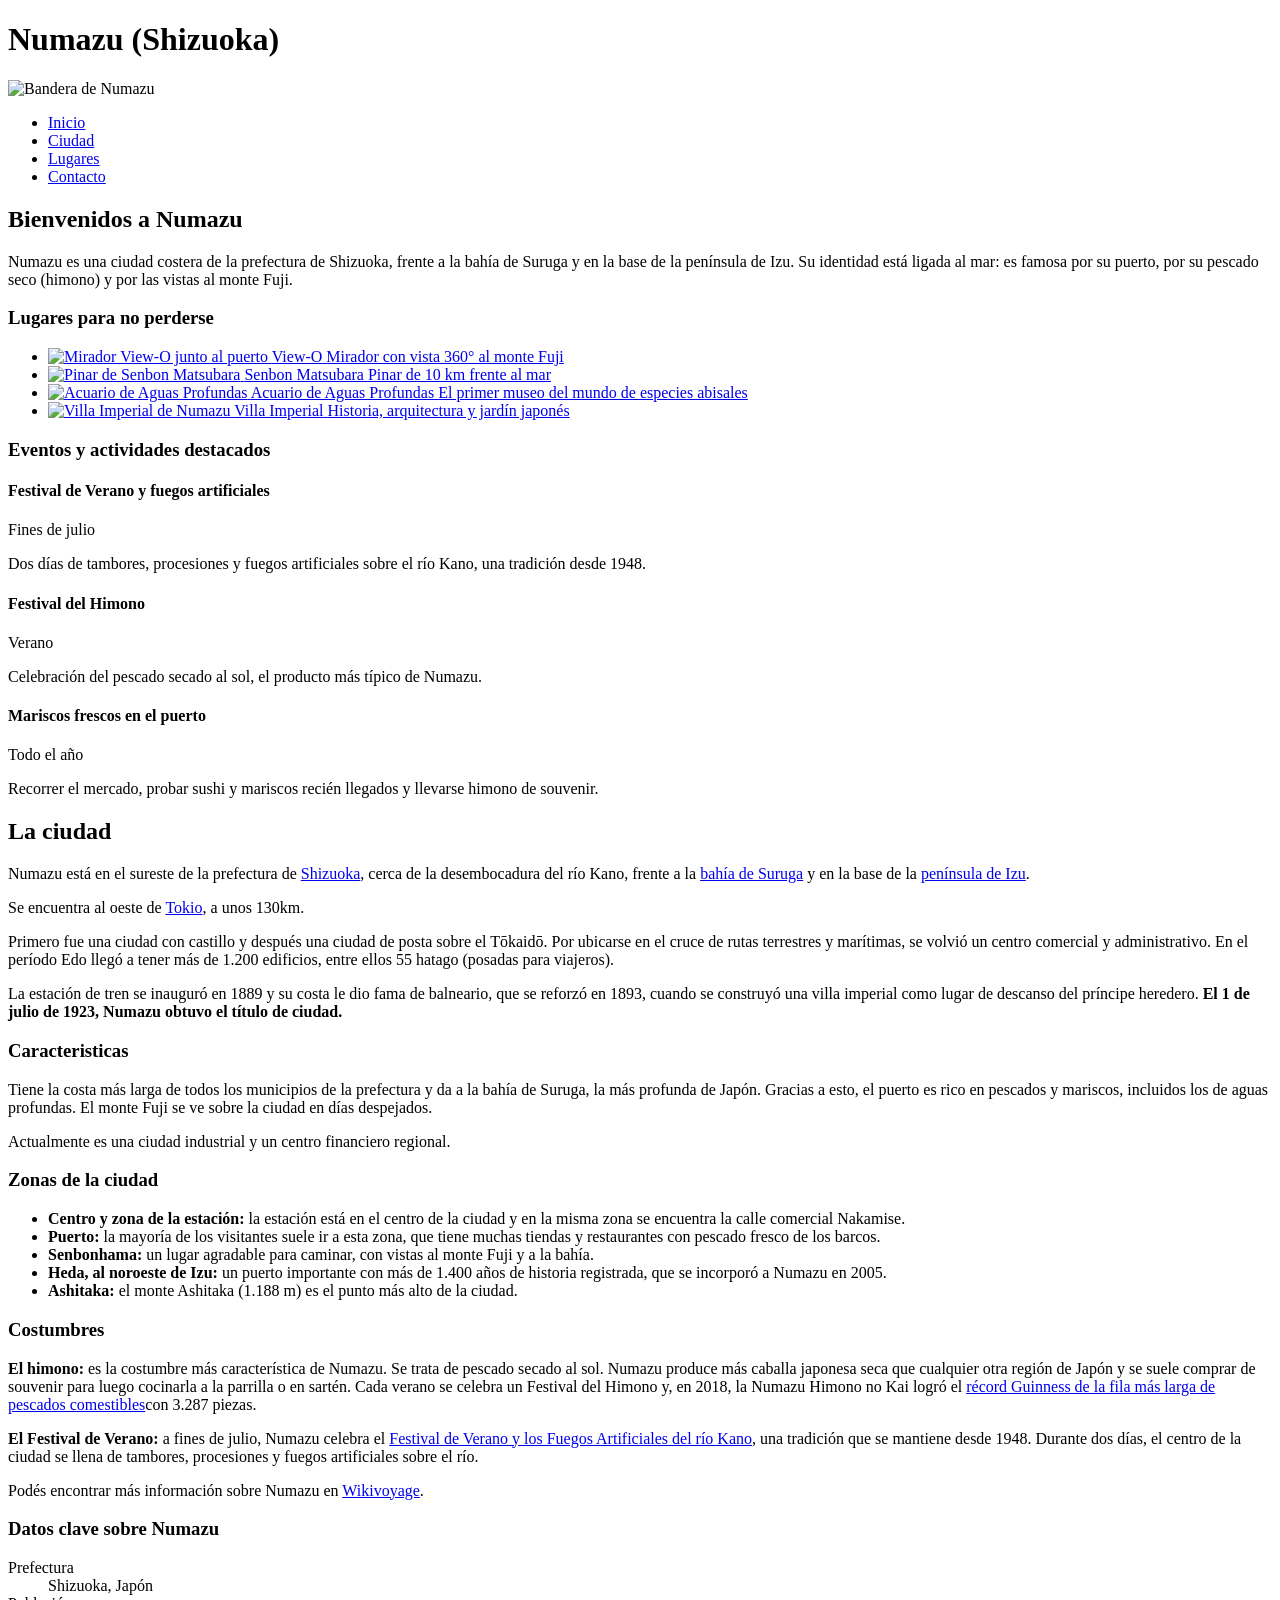
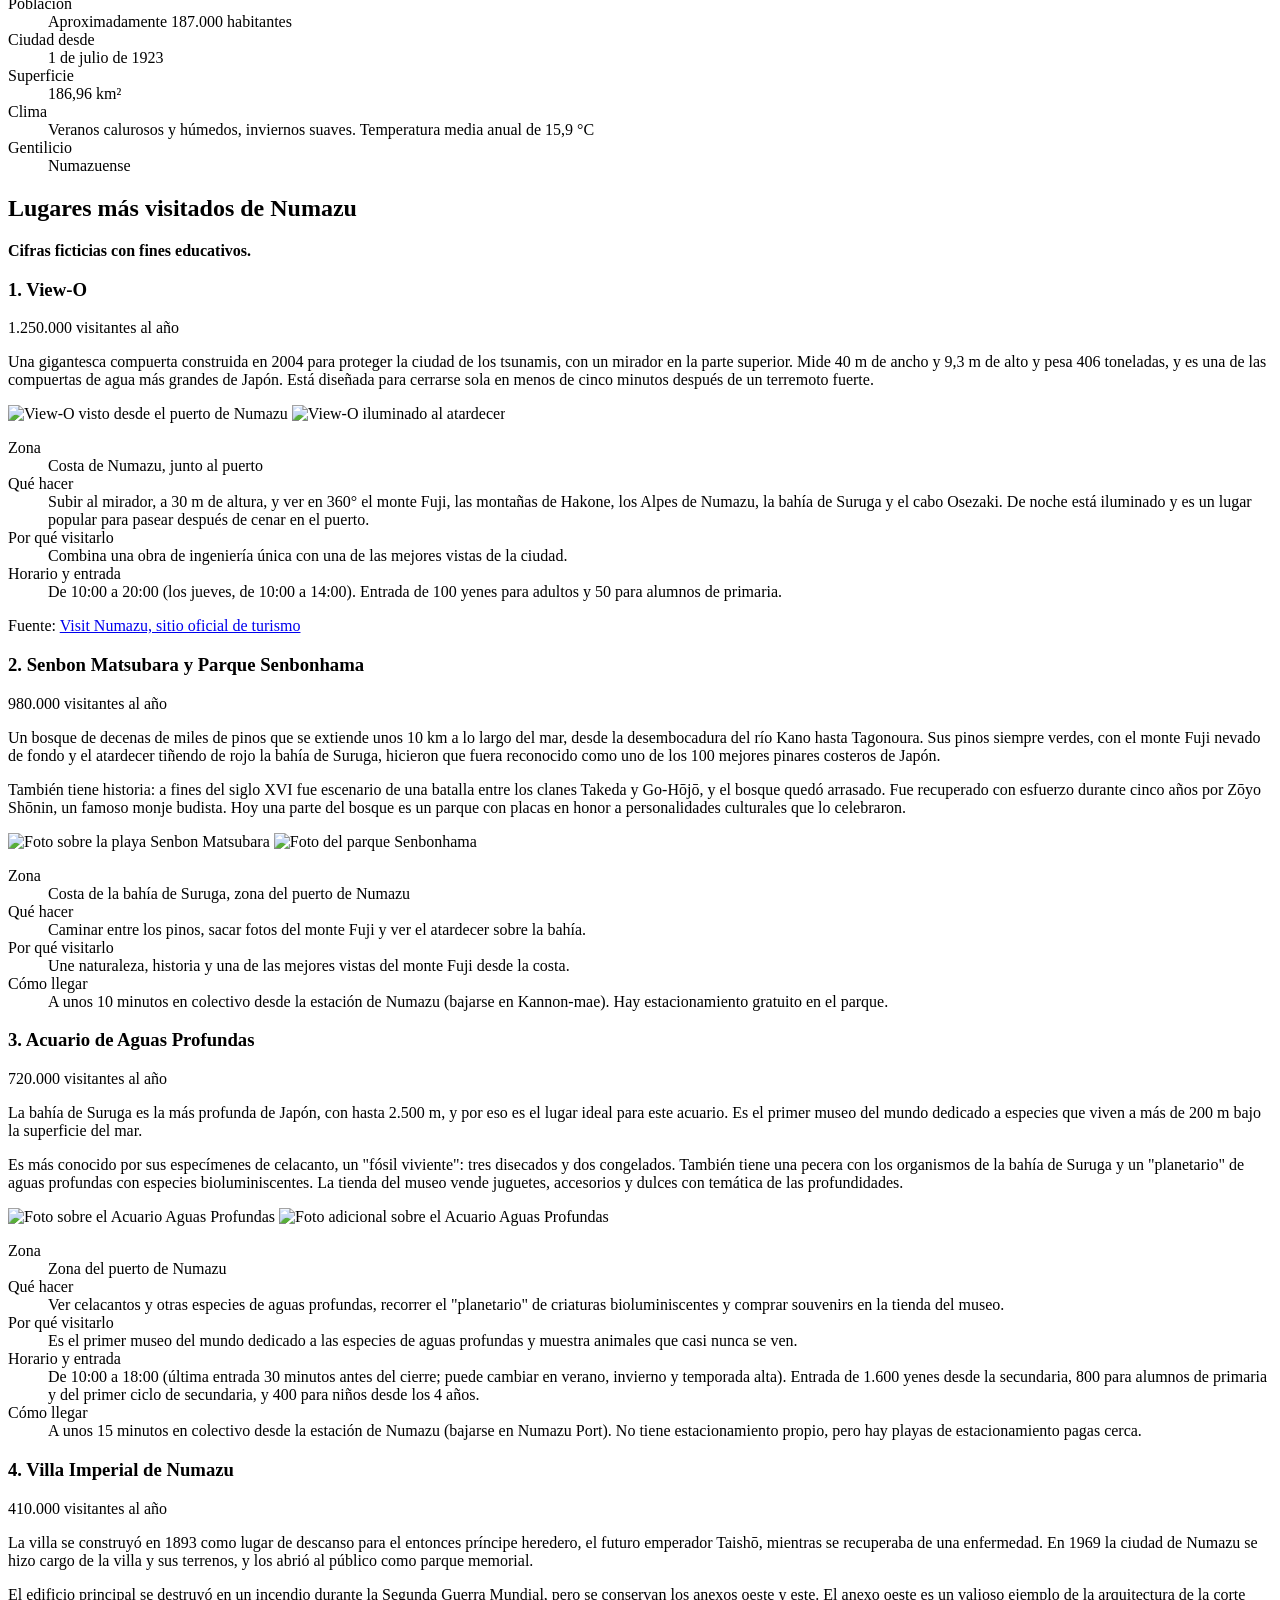
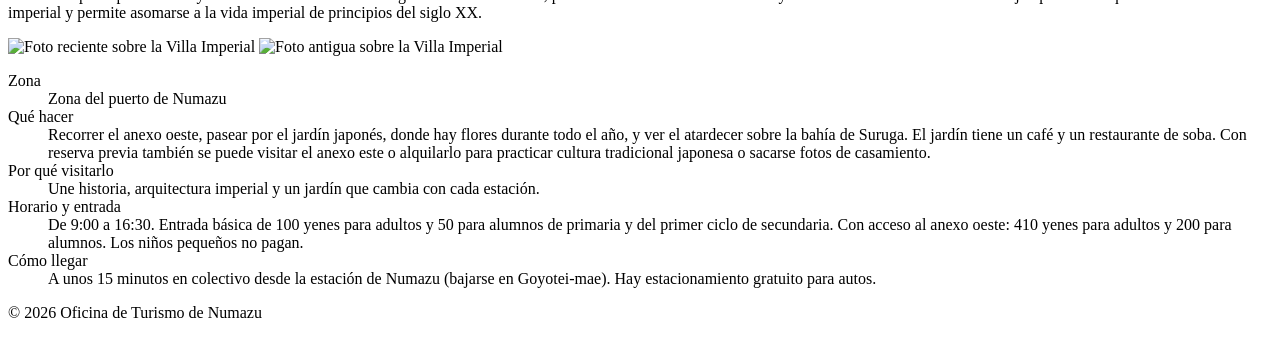
==== index.html @ 62026ded "feat: Se agregan index y contacto correspondientes a la primera parte" ====
<!DOCTYPE html>
<html lang="es">

    <head>
        <meta charset="UTF-8">
        <meta name="viewport" content="width=device-width, initial-scale=1.0">
         <title>Numazu, Shizuoka | Presentación de la ciudad</title>
        <link rel="icon" href="Img/Numazu-Logo.png" type="image/png">
        <meta name="description" content="Página sobre turismo e historia de Numazu.">
        <meta name="author" content="Maxi5060">
        <meta name="robots" content="noarchive, noimageindex">
        <link rel="stylesheet" href="./styles/styles.css">
        
    </head>

<body>
    <main>
    <header>
        <!-- Encabezado de la página -->
        <h1>
            Numazu (Shizuoka)
        </h1>
        
        <!-- Logo de la página -->
        <img src="./Img/Flag_of_Numazu.png"
            width="330"
            height="231"
            alt="Bandera de Numazu">

        <nav aria-label="Menú principal">
            <ul>
                <li><a href="index.html">Inicio</a></li>
                <li><a href="#ciudad">Ciudad</a></li>
                <li><a href="#lugares">Lugares</a></li>
                <li><a href="contacto.html">Contacto</a></li>
            </ul>
        </nav>

    </header>

    <section id="inicio">
        <h2>Bienvenidos a Numazu</h2>
        <p>
            Numazu es una ciudad costera de la prefectura de Shizuoka, frente a la bahía de Suruga y en la base de la península de Izu.
            Su identidad está ligada al mar: es famosa por su puerto, por su pescado seco (himono) y por las vistas al monte Fuji.
        </p>

            <h3>Lugares para no perderse</h3>
    <ul class="resumen">
        <li>
            <a href="#view-o">
                <img src="./Img/O-View.png" width="800" height="600" alt="Mirador View-O junto al puerto" loading="lazy">
                <span class="nombre">View-O</span>
                <span class="dato">Mirador con vista 360° al monte Fuji</span>
            </a>
        </li>
        <li>
            <a href="#senbon-matsubara">
                <img src="./Img/Senbon-Matsubara.png" width="800" height="600" alt="Pinar de Senbon Matsubara" loading="lazy">
                <span class="nombre">Senbon Matsubara</span>
                <span class="dato">Pinar de 10 km frente al mar</span>
            </a>
        </li>
        <li>
            <a href="#acuario">
                <img src="./Img/Aguas-profundas.png" width="800" height="600" alt="Acuario de Aguas Profundas" loading="lazy">
                <span class="nombre">Acuario de Aguas Profundas</span>
                <span class="dato">El primer museo del mundo de especies abisales</span>
            </a>
        </li>
        <li>
            <a href="#villa-imperial">
                <img src="./Img/Villa-Numazu.png" width="800" height="600" alt="Villa Imperial de Numazu" loading="lazy">
                <span class="nombre">Villa Imperial</span>
                <span class="dato">Historia, arquitectura y jardín japonés</span>
            </a>
        </li>
    </ul>

    <h3>Eventos y actividades destacados</h3>
    <div class="eventos">
        <article class="evento">
            <h4>Festival de Verano y fuegos artificiales</h4>
            <p class="cuando">Fines de julio</p>
            <p>Dos días de tambores, procesiones y fuegos artificiales sobre el río Kano, una tradición desde 1948.</p>
        </article>

        <article class="evento">
            <h4>Festival del Himono</h4>
            <p class="cuando">Verano</p>
            <p>Celebración del pescado secado al sol, el producto más típico de Numazu.</p>
        </article>

        <article class="evento">
            <h4>Mariscos frescos en el puerto</h4>
            <p class="cuando">Todo el año</p>
            <p>Recorrer el mercado, probar sushi y mariscos recién llegados y llevarse himono de souvenir.</p>
        </article>
    </div>
</section>

    <section id="ciudad">
        <h2>La ciudad</h2>
        <article class="historia">
            <p>
                Numazu está en el sureste de la prefectura de <a href="https://es.wikipedia.org/wiki/Prefectura_de_Shizuoka" target="_blank" rel="noopener noreferrer">Shizuoka</a>, cerca de la desembocadura del río Kano, frente a la <a href="https://es.wikipedia.org/wiki/Bah%C3%ADa_de_Suruga" target="_blank" rel="noopener noreferrer">bahía de Suruga</a> y en la base de la <a href="https://es.wikipedia.org/wiki/Pen%C3%ADnsula_de_Izu" target="_blank" rel="noopener noreferrer">península de Izu</a>.
            </p>
            <p> 
                Se encuentra al oeste de <a href="https://es.wikipedia.org/wiki/Tokio" target="_blank" rel="noopener noreferrer">Tokio</a>, a unos 130km.
            </p>
            <p>
                Primero fue una ciudad con castillo y después una ciudad de posta sobre el Tōkaidō. Por ubicarse en el cruce de rutas terrestres y marítimas, se volvió un centro comercial y administrativo.
                En el período Edo llegó a tener más de 1.200 edificios, entre ellos 55 hatago (posadas para viajeros).
            </p>
        </article>

        <article class="identidad">
            <p>
                La estación de tren se inauguró en 1889 y su costa le dio fama de balneario, que se reforzó en 1893, cuando se construyó una villa imperial como lugar de descanso del príncipe heredero.
                <strong>El 1 de julio de 1923, Numazu obtuvo el título de ciudad.</strong>
            </p>
        </article>

        <article class="caracteristicas">
            <h3> Caracteristicas</h3>
            <p>
                Tiene la costa más larga de todos los municipios de la prefectura y da a la bahía de Suruga, la más profunda de Japón. Gracias a esto, el puerto es rico en pescados y mariscos, incluidos los de aguas profundas.
                El monte Fuji se ve sobre la ciudad en días despejados.
            </p>
            <p>
                Actualmente es una ciudad industrial y un centro financiero regional.
            </p>
        </article>

        <article class="zonas">
            <h3>Zonas de la ciudad</h3>
            <ul>
                <li><strong>Centro y zona de la estación:</strong> la estación está en el centro de la ciudad y en la misma zona se encuentra la calle comercial Nakamise.</li>
                <li><strong>Puerto:</strong> la mayoría de los visitantes suele ir a esta zona, que tiene muchas tiendas y restaurantes con pescado fresco de los barcos.</li>
                <li><strong>Senbonhama:</strong> un lugar agradable para caminar, con vistas al monte Fuji y a la bahía.</li>
                <li><strong>Heda, al noroeste de Izu:</strong> un puerto importante con más de 1.400 años de historia registrada, que se incorporó a Numazu en 2005.</li>
                <li><strong>Ashitaka:</strong> el monte Ashitaka (1.188 m) es el punto más alto de la ciudad.</li>
            </ul>
        </article>

    <article class="costumbres">
        <h3>Costumbres</h3>

            <p>
            <strong>El himono:</strong> es la costumbre más característica de Numazu. Se trata de pescado secado al sol.
            Numazu produce más caballa japonesa seca que cualquier otra región de Japón y se suele comprar de souvenir para luego cocinarla a la parrilla o en sartén.
            Cada verano se celebra un Festival del Himono y, en 2018, la Numazu Himono no Kai logró el
            <a href="https://guinnessworldrecords.de/world-records/117925-longest-line-of-edible-fish" target="_blank" rel="noopener noreferrer">récord Guinness de la fila más larga de pescados comestibles</a>con 3.287 piezas.
            </p>

            <p>
            <strong>El Festival de Verano:</strong> a fines de julio, Numazu celebra el
            <a href="https://www.japan47go.travel/en/detail/317fdb50-2693-4f36-8fe0-6b70c924d777" target="_blank" rel="noopener noreferrer">Festival de Verano y los Fuegos Artificiales del río Kano</a>,
            una tradición que se mantiene desde 1948. Durante dos días, el centro de la ciudad se llena de tambores, procesiones y fuegos artificiales sobre el río.
            </p>

            <p>
            Podés encontrar más información sobre Numazu en
            <a href="https://en.wikivoyage.org/wiki/Numazu" target="_blank" rel="noopener noreferrer">Wikivoyage</a>.
            </p>
        </article>

        <article class="datos-clave">
            <h3>Datos clave sobre Numazu</h3>
            <dl>
                <dt>Prefectura</dt>
                <dd>Shizuoka, Japón</dd>

                <dt>Población</dt>
                <dd>Aproximadamente 187.000 habitantes</dd>

                <dt>Ciudad desde</dt>
                <dd>1 de julio de 1923</dd>

                <dt>Superficie</dt>
                <dd>186,96 km²</dd>

                <dt>Clima</dt>
                <dd>Veranos calurosos y húmedos, inviernos suaves. Temperatura media anual de 15,9 °C</dd>

                <dt>Gentilicio</dt>
                <dd>Numazuense</dd>
            </dl>
        </article>
    </section>
        

    <section id="lugares">
        <h2>Lugares más visitados de Numazu</h2>
        <p><strong>Cifras ficticias con fines educativos.</strong></p>

        <div class="lugares">
            <article class="lugar" id="view-o">
                <h3>1. View-O</h3>
        <p class="visitantes">1.250.000 visitantes al año</p>
        <p>
            Una gigantesca compuerta construida en 2004 para proteger la ciudad de los tsunamis, con un mirador en la parte superior.
            Mide 40 m de ancho y 9,3 m de alto y pesa 406 toneladas, y es una de las compuertas de agua más grandes de Japón.
            Está diseñada para cerrarse sola en menos de cinco minutos después de un terremoto fuerte.
        </p>

    <div class="fotos">
        <img src="./Img/O-View.png" width="800" height="600" alt="View-O visto desde el puerto de Numazu" loading="lazy">
        <img src="./Img/O-View-Afternoon.png" width="800" height="600" alt="View-O iluminado al atardecer" loading="lazy">
    </div>

    <dl>
        <dt>Zona</dt>
        <dd>Costa de Numazu, junto al puerto</dd>

        <dt>Qué hacer</dt>
        <dd>Subir al mirador, a 30 m de altura, y ver en 360° el monte Fuji, las montañas de Hakone, los Alpes de Numazu, la bahía de Suruga y el cabo Osezaki. De noche está iluminado y es un lugar popular para pasear después de cenar en el puerto.</dd>

        <dt>Por qué visitarlo</dt>
        <dd>Combina una obra de ingeniería única con una de las mejores vistas de la ciudad.</dd>

        <dt>Horario y entrada</dt>
        <dd>De 10:00 a 20:00 (los jueves, de 10:00 a 14:00). Entrada de 100 yenes para adultos y 50 para alumnos de primaria.</dd>
    </dl>

    <p class="fuente">
        Fuente:
        <a href="https://trip.numazukanko.jp/spot/10008" target="_blank" rel="noopener noreferrer">Visit Numazu, sitio oficial de turismo</a>
    </p>
        </article>

        <article class="lugar" id="senbon-matsubara">
            <h3>2. Senbon Matsubara y Parque Senbonhama</h3>
            <p class="visitantes">980.000 visitantes al año</p>
            <p>
                Un bosque de decenas de miles de pinos que se extiende unos 10 km a lo largo del mar, desde la desembocadura del río Kano hasta Tagonoura.
                Sus pinos siempre verdes, con el monte Fuji nevado de fondo y el atardecer tiñendo de rojo la bahía de Suruga, hicieron que fuera reconocido como uno de los 100 mejores pinares costeros de Japón.
            </p>
            <p>
                También tiene historia: a fines del siglo XVI fue escenario de una batalla entre los clanes Takeda y Go-Hōjō, y el bosque quedó arrasado.
                Fue recuperado con esfuerzo durante cinco años por Zōyo Shōnin, un famoso monje budista. Hoy una parte del bosque es un parque con placas en honor a personalidades culturales que lo celebraron.
            </p>
            <div class="fotos">
                <img src="./Img/Senbon-Matsubara.png" width="800" height="600" alt="Foto sobre la playa Senbon Matsubara" loading="lazy">
                <img src="./Img/Senbonhama-Park.png" width="800" height="600" alt="Foto del parque Senbonhama" loading="lazy">
            </div>
            <dl>
                <dt>Zona</dt>
                <dd>Costa de la bahía de Suruga, zona del puerto de Numazu</dd>

                <dt>Qué hacer</dt>
                <dd>Caminar entre los pinos, sacar fotos del monte Fuji y ver el atardecer sobre la bahía.</dd>

                <dt>Por qué visitarlo</dt>
                <dd>Une naturaleza, historia y una de las mejores vistas del monte Fuji desde la costa.</dd>

                <dt>Cómo llegar</dt>
                <dd>A unos 10 minutos en colectivo desde la estación de Numazu (bajarse en Kannon-mae). Hay estacionamiento gratuito en el parque.</dd>
            </dl>
        </article>

        <article class="lugar" id="acuario">
            <h3>3. Acuario de Aguas Profundas</h3>
            <p class="visitantes">720.000 visitantes al año</p>
                <p>
                La bahía de Suruga es la más profunda de Japón, con hasta 2.500 m, y por eso es el lugar ideal para este acuario.
                Es el primer museo del mundo dedicado a especies que viven a más de 200 m bajo la superficie del mar.
            </p>
            <p>
                Es más conocido por sus especímenes de celacanto, un "fósil viviente": tres disecados y dos congelados.
                También tiene una pecera con los organismos de la bahía de Suruga y un "planetario" de aguas profundas con especies bioluminiscentes.
                La tienda del museo vende juguetes, accesorios y dulces con temática de las profundidades.
            </p>
            <div class="fotos">
                <img src="./Img/Aguas-Profundas.png" width="800" height="600" alt="Foto sobre el Acuario Aguas Profundas" loading="lazy">
                <img src="./Img/Aguas-Profundas-Extra.png" width="800" height="600" alt="Foto adicional sobre el Acuario Aguas Profundas" loading="lazy">
            </div>
            <dl>
                <dt>Zona</dt>
                <dd>Zona del puerto de Numazu</dd>

                <dt>Qué hacer</dt>
                <dd>Ver celacantos y otras especies de aguas profundas, recorrer el "planetario" de criaturas bioluminiscentes y comprar souvenirs en la tienda del museo.</dd>

                <dt>Por qué visitarlo</dt>
                <dd>Es el primer museo del mundo dedicado a las especies de aguas profundas y muestra animales que casi nunca se ven.</dd>

                <dt>Horario y entrada</dt>
                <dd>De 10:00 a 18:00 (última entrada 30 minutos antes del cierre; puede cambiar en verano, invierno y temporada alta). Entrada de 1.600 yenes desde la secundaria, 800 para alumnos de primaria y del primer ciclo de secundaria, y 400 para niños desde los 4 años.</dd>

                <dt>Cómo llegar</dt>
                <dd>A unos 15 minutos en colectivo desde la estación de Numazu (bajarse en Numazu Port). No tiene estacionamiento propio, pero hay playas de estacionamiento pagas cerca.</dd>
            </dl>
        </article>

        <article class="lugar" id="villa-imperial">
            <h3>4. Villa Imperial de Numazu</h3>
            <p class="visitantes">410.000 visitantes al año</p>
            <p>
                La villa se construyó en 1893 como lugar de descanso para el entonces príncipe heredero, el futuro emperador Taishō, mientras se recuperaba de una enfermedad.
                En 1969 la ciudad de Numazu se hizo cargo de la villa y sus terrenos, y los abrió al público como parque memorial.
            </p>
            <p>
                El edificio principal se destruyó en un incendio durante la Segunda Guerra Mundial, pero se conservan los anexos oeste y este.
                El anexo oeste es un valioso ejemplo de la arquitectura de la corte imperial y permite asomarse a la vida imperial de principios del siglo XX.
            </p>
            <div class="fotos">
                <img src="./Img/Villa-Numazu.png" width="800" height="600" alt="Foto reciente sobre la Villa Imperial" loading="lazy">
                <img src="./Img/Villa-Numazu-Old.png" width="800" height="600" alt="Foto antigua sobre la Villa Imperial" loading="lazy">
            </div>

            <dl>
                <dt>Zona</dt>
                <dd>Zona del puerto de Numazu</dd>

                <dt>Qué hacer</dt>
                <dd>Recorrer el anexo oeste, pasear por el jardín japonés, donde hay flores durante todo el año, y ver el atardecer sobre la bahía de Suruga. El jardín tiene un café y un restaurante de soba. Con reserva previa también se puede visitar el anexo este o alquilarlo para practicar cultura tradicional japonesa o sacarse fotos de casamiento.</dd>

                <dt>Por qué visitarlo</dt>
                <dd>Une historia, arquitectura imperial y un jardín que cambia con cada estación.</dd>

                <dt>Horario y entrada</dt>
                <dd>De 9:00 a 16:30. Entrada básica de 100 yenes para adultos y 50 para alumnos de primaria y del primer ciclo de secundaria. Con acceso al anexo oeste: 410 yenes para adultos y 200 para alumnos. Los niños pequeños no pagan.</dd>

                <dt>Cómo llegar</dt>
                <dd>A unos 15 minutos en colectivo desde la estación de Numazu (bajarse en Goyotei-mae). Hay estacionamiento gratuito para autos.</dd>
            </dl>
        </article>
    </div>
</section>

    <footer>
        <!-- Pie de página -->
        <p>© 2026 Oficina de Turismo de Numazu</p>
    </footer>
</main>
</body>
</html>
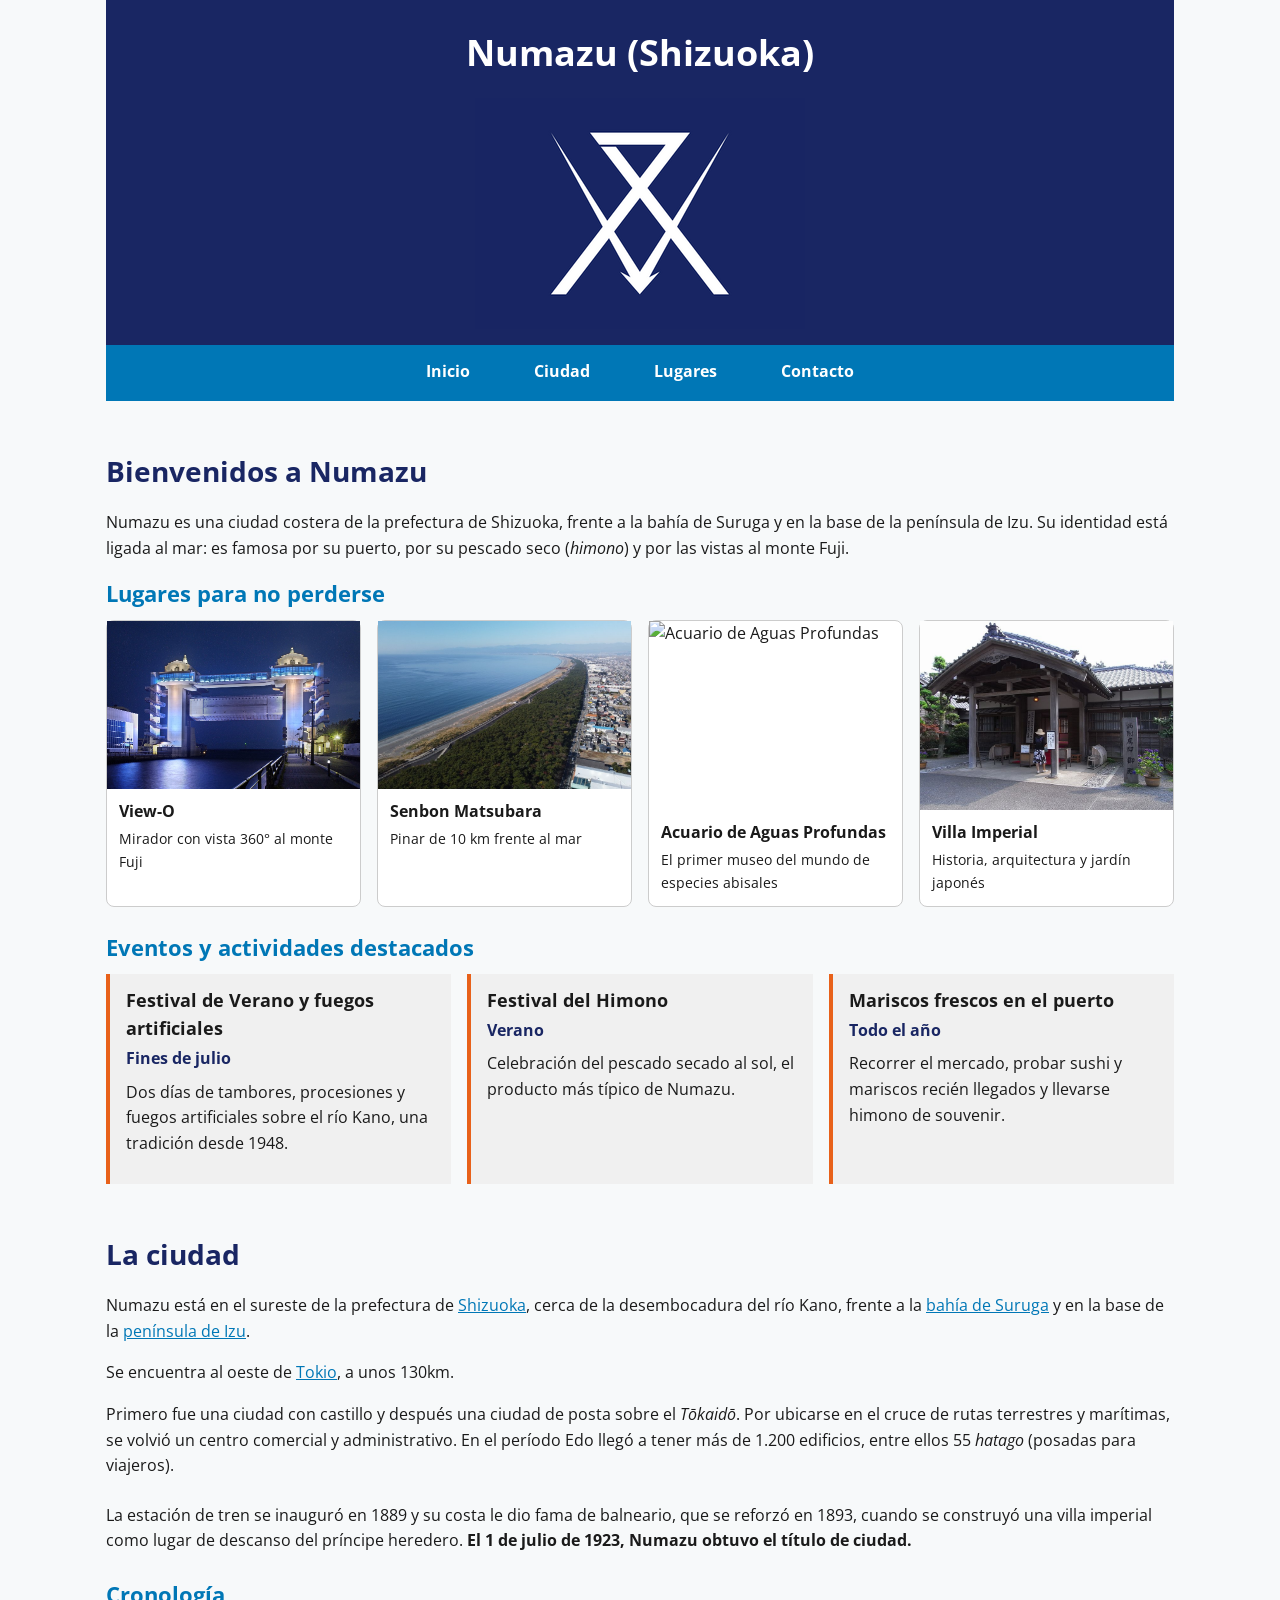
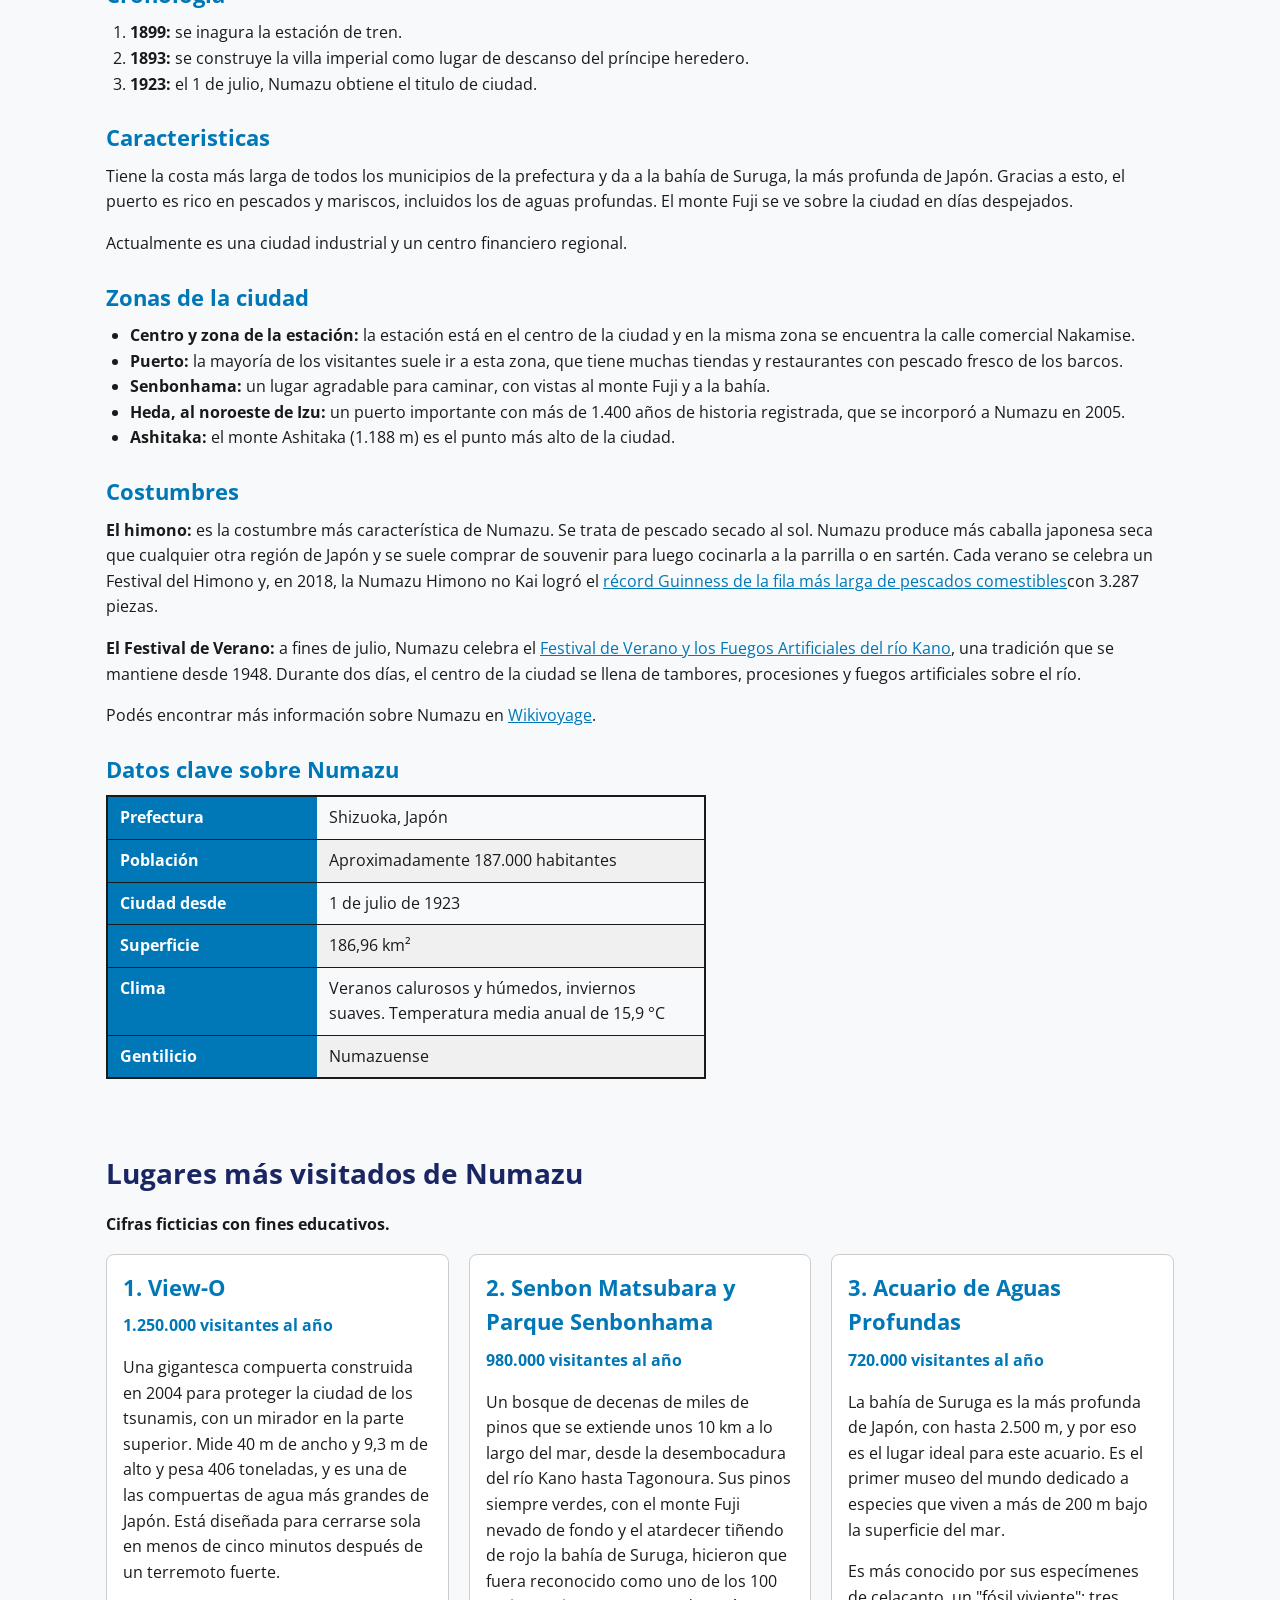
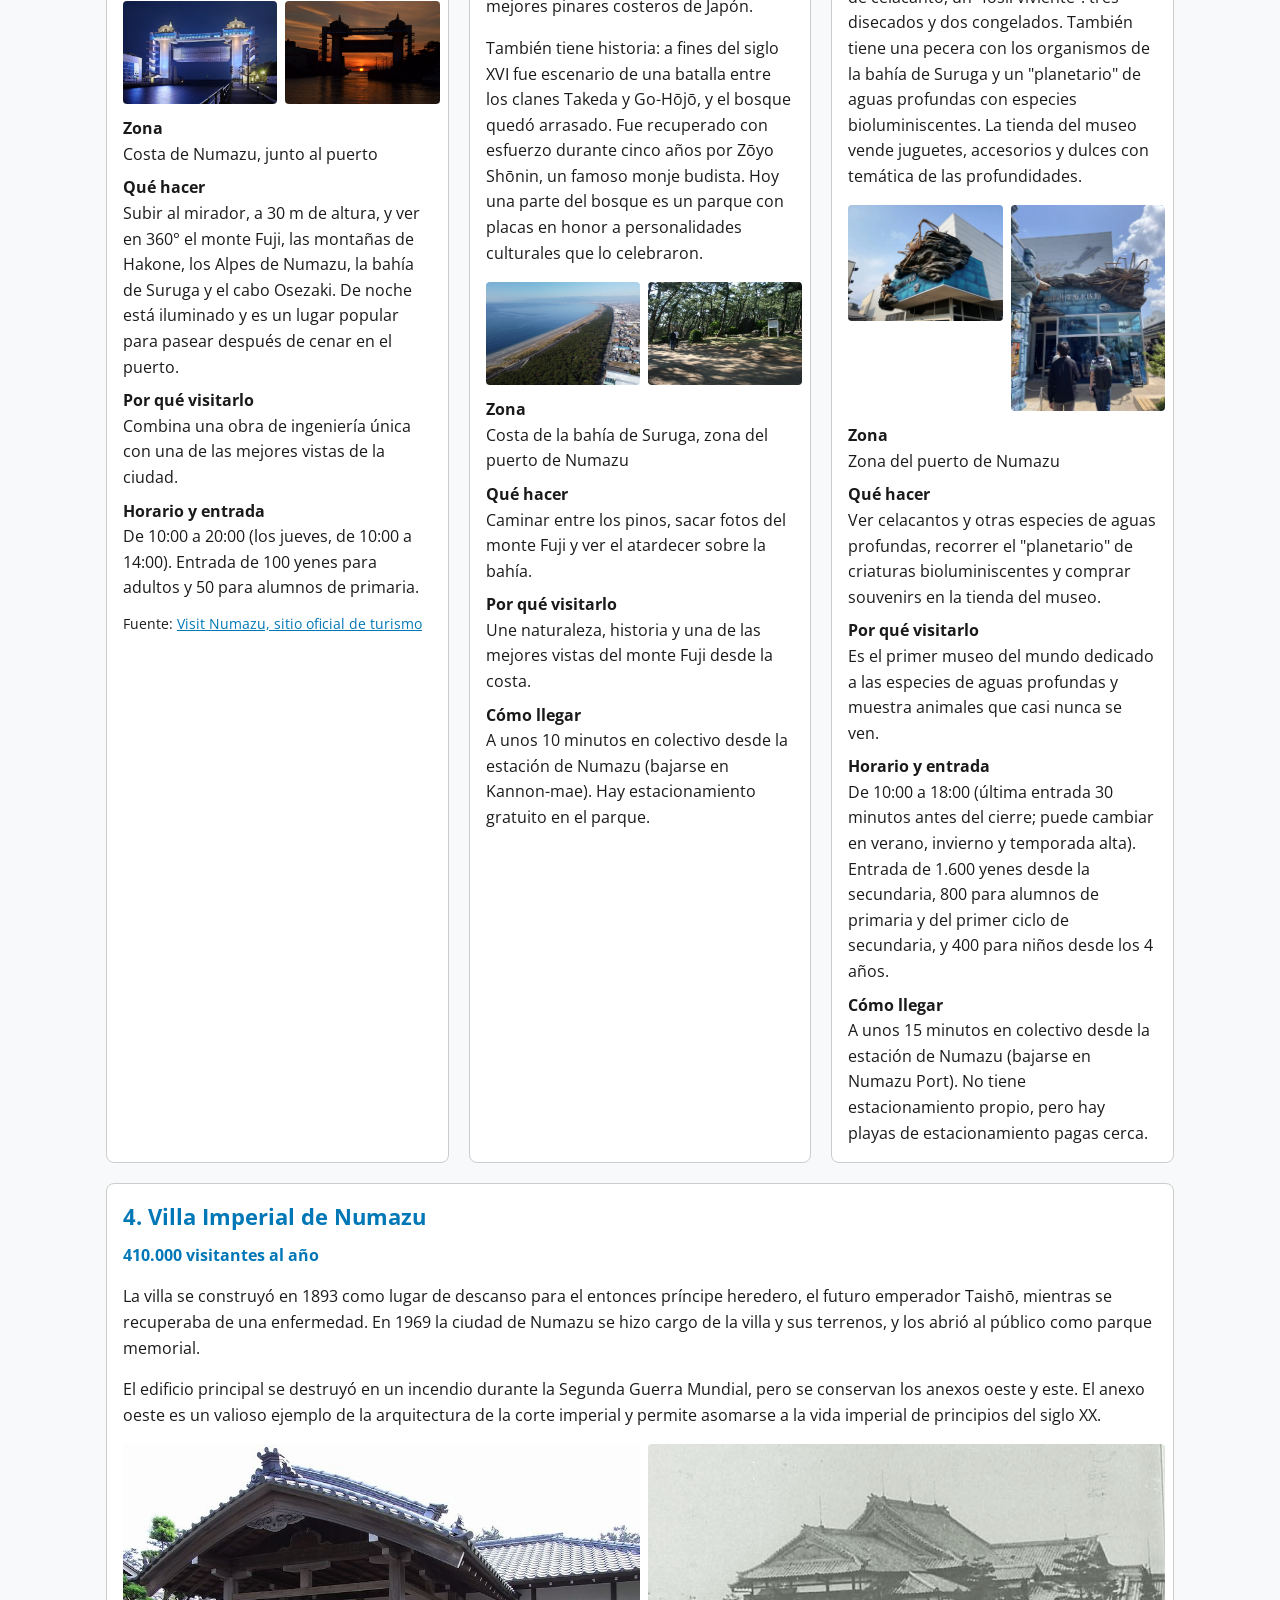
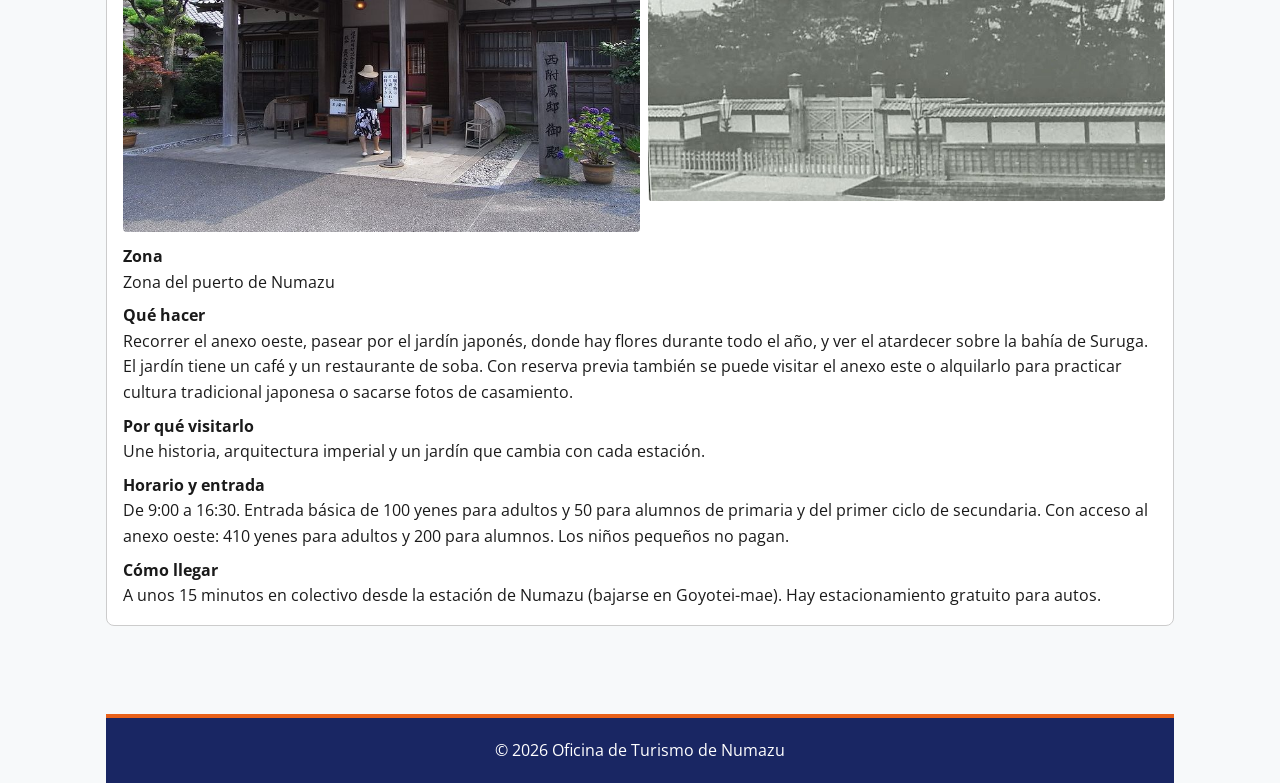
==== commit e6d9c759: "fix: correcciones en la estructura del index, agrego Google Fonts, ol y em" ====
--- a/index.html
+++ b/index.html
@@ -4,17 +4,20 @@
     <head>
         <meta charset="UTF-8">
         <meta name="viewport" content="width=device-width, initial-scale=1.0">
-         <title>Numazu, Shizuoka | Presentación de la ciudad</title>
         <link rel="icon" href="Img/Numazu-Logo.png" type="image/png">
         <meta name="description" content="Página sobre turismo e historia de Numazu.">
         <meta name="author" content="Maxi5060">
         <meta name="robots" content="noarchive, noimageindex">
+        
+        <link rel="preconnect" href="https://fonts.googleapis.com">
+        <link rel="preconnect" href="https://fonts.gstatic.com" crossorigin>
+        <link href="https://fonts.googleapis.com/css2?family=Open+Sans:wght@400;700&display=swap" rel="stylesheet">
         <link rel="stylesheet" href="./styles/styles.css">
-        
+
+        <title>Numazu, Shizuoka | Presentación de la ciudad</title>
     </head>
 
 <body>
-    <main>
     <header>
         <!-- Encabezado de la página -->
         <h1>
@@ -38,11 +41,12 @@
 
     </header>
 
+        <main>
     <section id="inicio">
         <h2>Bienvenidos a Numazu</h2>
         <p>
             Numazu es una ciudad costera de la prefectura de Shizuoka, frente a la bahía de Suruga y en la base de la península de Izu.
-            Su identidad está ligada al mar: es famosa por su puerto, por su pescado seco (himono) y por las vistas al monte Fuji.
+            Su identidad está ligada al mar: es famosa por su puerto, por su pescado seco (<em>himono</em>) y por las vistas al monte Fuji.
         </p>
 
             <h3>Lugares para no perderse</h3>
@@ -109,8 +113,8 @@
                 Se encuentra al oeste de <a href="https://es.wikipedia.org/wiki/Tokio" target="_blank" rel="noopener noreferrer">Tokio</a>, a unos 130km.
             </p>
             <p>
-                Primero fue una ciudad con castillo y después una ciudad de posta sobre el Tōkaidō. Por ubicarse en el cruce de rutas terrestres y marítimas, se volvió un centro comercial y administrativo.
-                En el período Edo llegó a tener más de 1.200 edificios, entre ellos 55 hatago (posadas para viajeros).
+                Primero fue una ciudad con castillo y después una ciudad de posta sobre el <em>Tōkaidō</em>. Por ubicarse en el cruce de rutas terrestres y marítimas, se volvió un centro comercial y administrativo.
+                En el período Edo llegó a tener más de 1.200 edificios, entre ellos 55 <em>hatago</em> (posadas para viajeros).
             </p>
         </article>
 
@@ -119,6 +123,15 @@
                 La estación de tren se inauguró en 1889 y su costa le dio fama de balneario, que se reforzó en 1893, cuando se construyó una villa imperial como lugar de descanso del príncipe heredero.
                 <strong>El 1 de julio de 1923, Numazu obtuvo el título de ciudad.</strong>
             </p>
+        </article>
+
+        <article class="cronologia">
+            <h3>Cronología</h3>
+            <ol>
+                <li><strong>1899:</strong> se inagura la estación de tren.</li>
+                <li><strong>1893:</strong> se construye la villa imperial como lugar de descanso del príncipe heredero.</li>
+                <li><strong>1923:</strong> el 1 de julio, Numazu obtiene el titulo de ciudad.</li>
+            </ol>
         </article>
 
         <article class="caracteristicas">
@@ -329,10 +342,10 @@
     </div>
 </section>
 
-    <footer>
-        <!-- Pie de página -->
-        <p>© 2026 Oficina de Turismo de Numazu</p>
-    </footer>
-</main>
+    </main>
+        <footer>
+            <!-- Pie de página -->
+            <p>© 2026 Oficina de Turismo de Numazu</p>
+        </footer>
 </body>
 </html>
--- a/styles/styles.css
+++ b/styles/styles.css
@@ -0,0 +1,326 @@
+/* ==========================================================
+   Numazu - Hoja de estilos
+   ========================================================== */
+
+/* ===== Variables ===== */
+:root {
+    --color-primario: #0077b6;
+    --color-secundario: #192663;
+    --color-acento: #e8611a;
+    --color-fondo: #f7f9fa;
+    --color-texto: #1a1a1a;
+    --color-tarjeta: #ffffff;
+    --color-gris: #f0f0f0;
+    --color-borde: #cccccc;
+    --fuente-principal: 'Open Sans';
+}
+
+/* ===== Reset ===== */
+* {
+    box-sizing: border-box;
+    margin: 0;
+    padding: 0;
+}
+
+/* ===== Body y tipografía ===== */
+body {
+    font-family: var(--fuente-principal), sans-serif;
+    font-size: 1rem;
+    line-height: 1.6;
+    color: var(--color-texto);
+    background-color: var(--color-fondo);
+    max-width: 1100px;
+    margin: 0 auto;
+    padding: 0 1rem;
+}
+
+h2 {
+    font-size: 1.75rem;
+    color: var(--color-secundario);
+    margin-bottom: 16px;
+}
+
+h3 {
+    font-size: 1.35rem;
+    color: var(--color-primario);
+    margin-bottom: 8px;
+}
+
+h4 {
+    font-size: 1.1rem;
+    margin-bottom: 4px;
+}
+
+p {
+    margin-bottom: 1rem;
+}
+
+ul,
+ol {
+    padding-left: 1.5rem;
+    margin-bottom: 1rem;
+}
+
+
+a {
+    color: var(--color-primario);
+}
+
+img {
+    max-width: 100%;
+    height: auto;
+}
+
+/* ===== Header ===== */
+header {
+    background-color: var(--color-secundario);
+    color: #fff;
+    text-align: center;
+    padding-top: 24px;
+}
+
+header h1 {
+    font-size: 2.25rem;
+    color: #fff;
+    margin-bottom: 16px;
+}
+
+header img {
+    display: block;
+    margin: 0 auto 16px;
+}
+
+/* ===== Navegación ===== */
+nav ul {
+    list-style: none;
+    padding: 0;
+    margin: 0;
+    display: flex;
+    justify-content: center;
+    flex-wrap: wrap;
+    background-color: var(--color-primario);
+}
+
+nav li {
+    margin: 0 4px;
+}
+
+nav a {
+    display: block;
+    padding: 14px 28px;
+    color: #fff;
+    text-decoration: none;
+    font-weight: bold;
+    border-bottom: 3px solid transparent;
+}
+
+nav a:hover {
+    background-color: var(--color-secundario);
+    border-bottom-color: var(--color-acento);
+}
+
+/* ===== Contenido principal ===== */
+main {
+    padding: 24px 0;
+}
+
+section {
+    padding: 24px 0;
+}
+
+section > article {
+    margin-bottom: 24px;
+}
+
+/* ===== Inicio ===== */
+.resumen {
+    list-style: none;
+    padding: 0;
+    display: flex;
+    flex-wrap: wrap;
+    gap: 16px;
+    margin-bottom: 24px;
+}
+
+.resumen li {
+    flex: 1 1 200px;
+    border: 1px solid var(--color-borde);
+    border-radius: 8px;
+    background-color: var(--color-tarjeta);
+}
+
+.resumen a {
+    display: block;
+    color: inherit;
+    text-decoration: none;
+}
+
+.resumen a:hover {
+    background-color: var(--color-gris);
+}
+
+.resumen img {
+    display: block;
+    width: 100%;
+    height: auto;
+}
+
+.resumen .nombre {
+    display: block;
+    padding: 10px 12px 2px;
+    font-weight: bold;
+}
+
+.resumen .dato {
+    display: block;
+    padding: 0 12px 12px;
+    font-size: 0.9rem;
+}
+
+.eventos {
+    display: flex;
+    flex-wrap: wrap;
+    gap: 16px;
+}
+
+.evento {
+    flex: 1 1 240px;
+    padding: 12px 16px;
+    border-left: 4px solid var(--color-acento);
+    background-color: var(--color-gris);
+}
+
+.evento .cuando {
+    margin-bottom: 8px;
+    font-weight: bold;
+    color: var(--color-secundario);
+}
+
+/* ===== Datos clave ===== */
+.datos-clave dl {
+    display: flex;
+    flex-wrap: wrap;
+    max-width: 600px;
+    border: 2px solid var(--color-texto);
+}
+
+.datos-clave dt {
+    width: 35%;
+    padding: 8px 12px;
+    font-weight: bold;
+    color: #fff;
+    background-color: var(--color-primario);
+    border-bottom: 1px solid var(--color-texto);
+}
+
+.datos-clave dd {
+    width: 65%;
+    padding: 8px 12px;
+    border-bottom: 1px solid var(--color-texto);
+}
+
+.datos-clave dd:nth-of-type(even) {
+    background-color: var(--color-gris);
+}
+
+.datos-clave dt:last-of-type,
+.datos-clave dd:last-of-type {
+    border-bottom: none;
+}
+
+/* ===== Lugares ===== */
+.lugares {
+    display: flex;
+    flex-wrap: wrap;
+    gap: 20px;
+}
+
+.lugar {
+    flex: 1 1 320px;
+    border: 1px solid var(--color-borde);
+    border-radius: 8px;
+    padding: 16px;
+    background-color: var(--color-tarjeta);
+}
+
+.lugar dt {
+    font-weight: bold;
+    margin-top: 8px;
+}
+
+.visitantes {
+    font-weight: bold;
+    color: var(--color-primario);
+}
+
+.fuente {
+    font-size: 0.85rem;
+    margin-top: 12px;
+    margin-bottom: 0;
+}
+
+/* ===== Fotos ===== */
+.fotos {
+    display: flex;
+    align-items: flex-start;
+    gap: 8px;
+    margin-bottom: 12px;
+}
+
+.fotos img {
+    width: 50%;
+    height: auto;
+    border-radius: 4px;
+}
+
+/* ===== Formulario (contacto) ===== */
+form div {
+    margin-bottom: 16px;
+}
+
+form label {
+    display: block;
+    margin-bottom: 4px;
+    font-weight: bold;
+}
+
+form input,
+form textarea {
+    width: 100%;
+    max-width: 400px;
+    padding: 8px;
+    border: 1px solid #767676;
+    border-radius: 4px;
+    font-family: inherit;
+    font-size: 1rem;
+}
+
+form button {
+    padding: 10px 24px;
+    border: none;
+    border-radius: 4px;
+    background-color: var(--color-primario);
+    color: #fff;
+    font-family: inherit;
+    font-size: 1rem;
+    font-weight: bold;
+    cursor: pointer;
+}
+
+form button:hover {
+    background-color: var(--color-secundario);
+}
+
+/* ===== Footer ===== */
+footer {
+    margin-top: 40px;
+    padding: 20px 16px;
+    background-color: var(--color-secundario);
+    color: #fff;
+    text-align: center;
+    border-top: 4px solid var(--color-acento);
+}
+
+footer p {
+    margin-bottom: 0;
+}
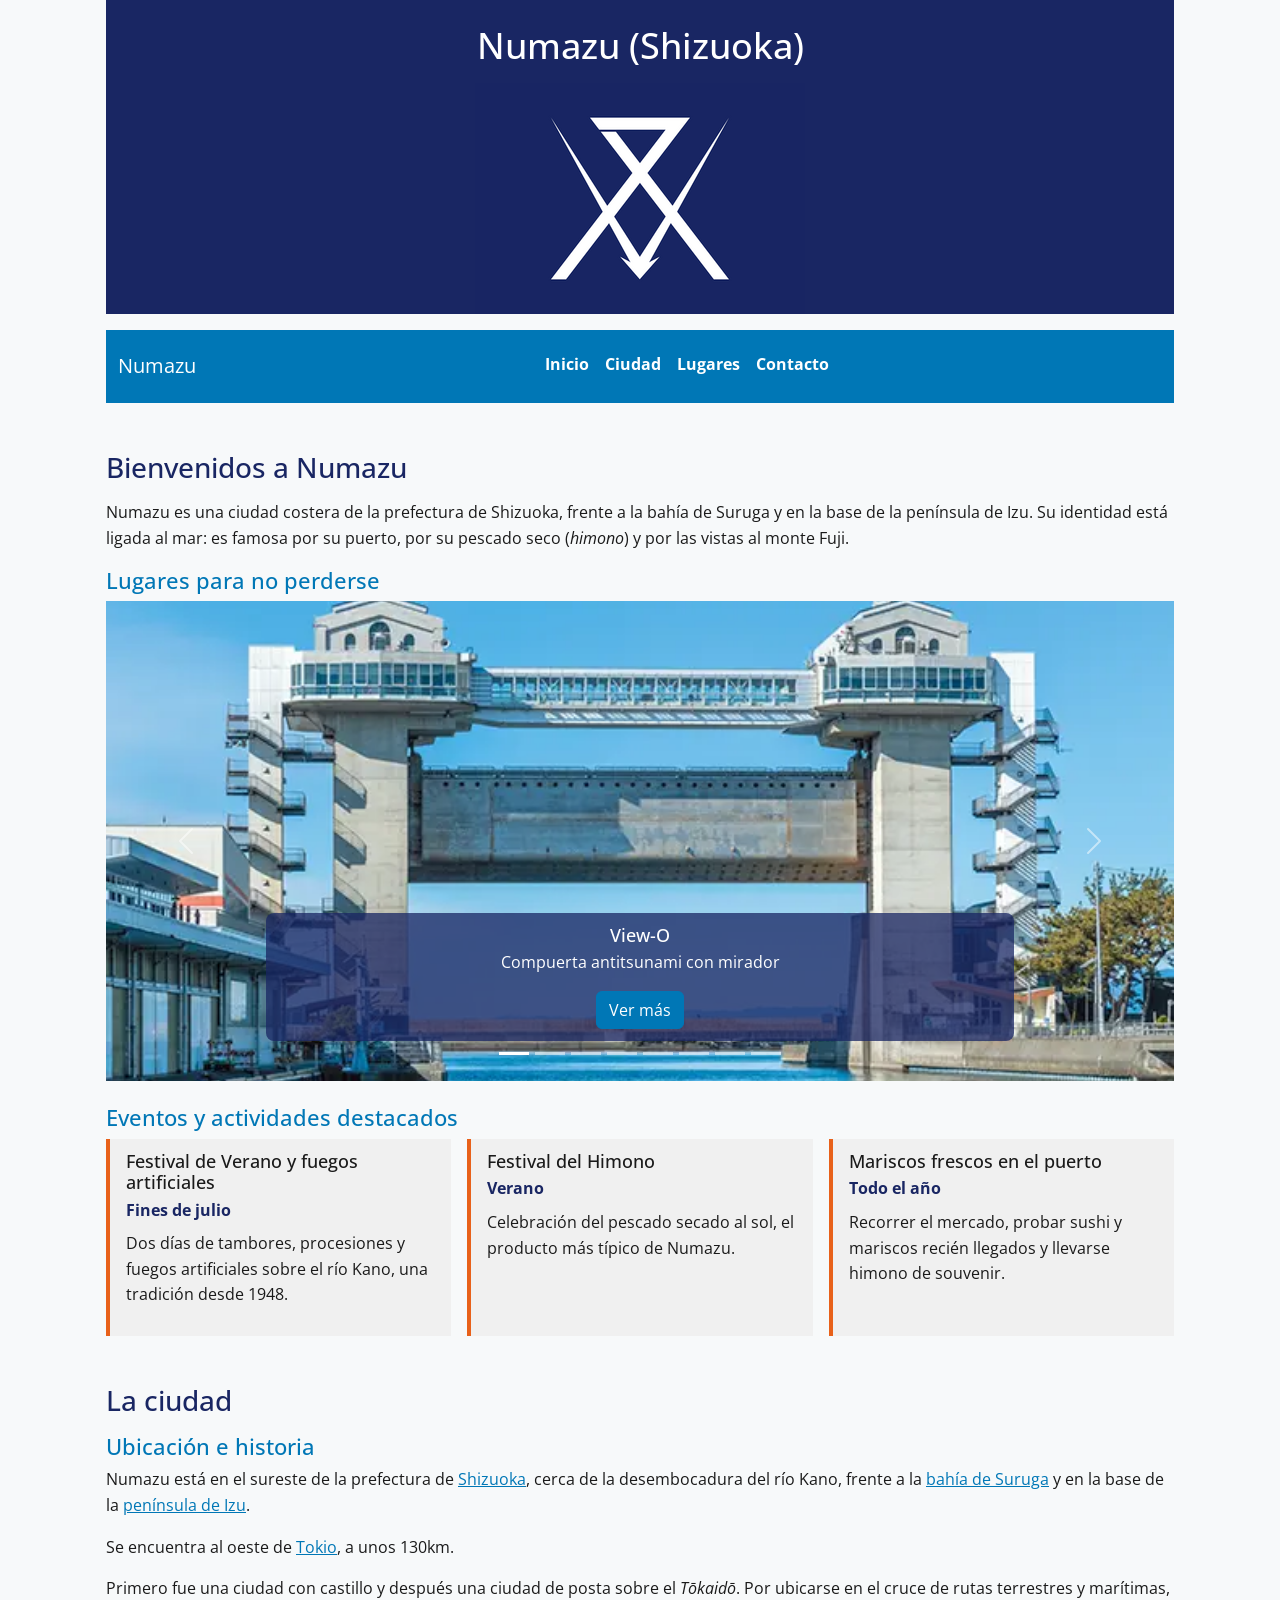
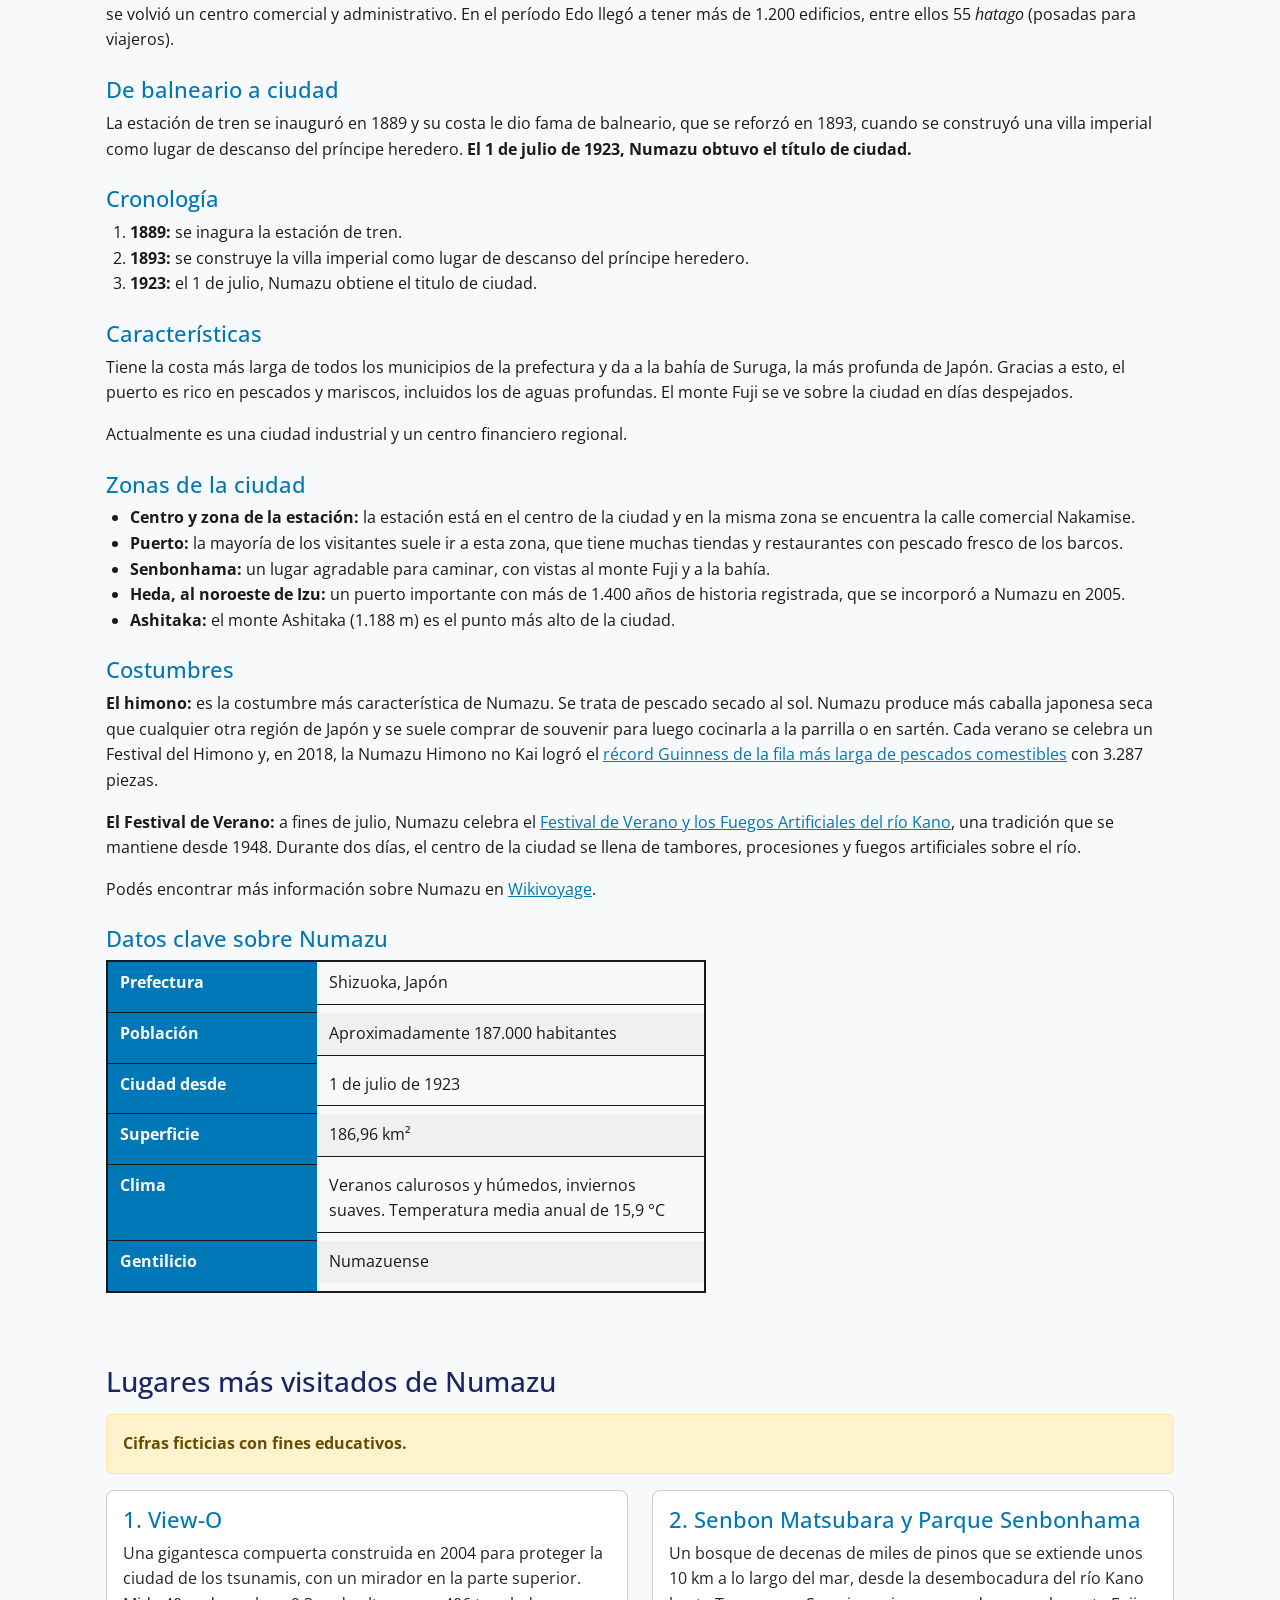
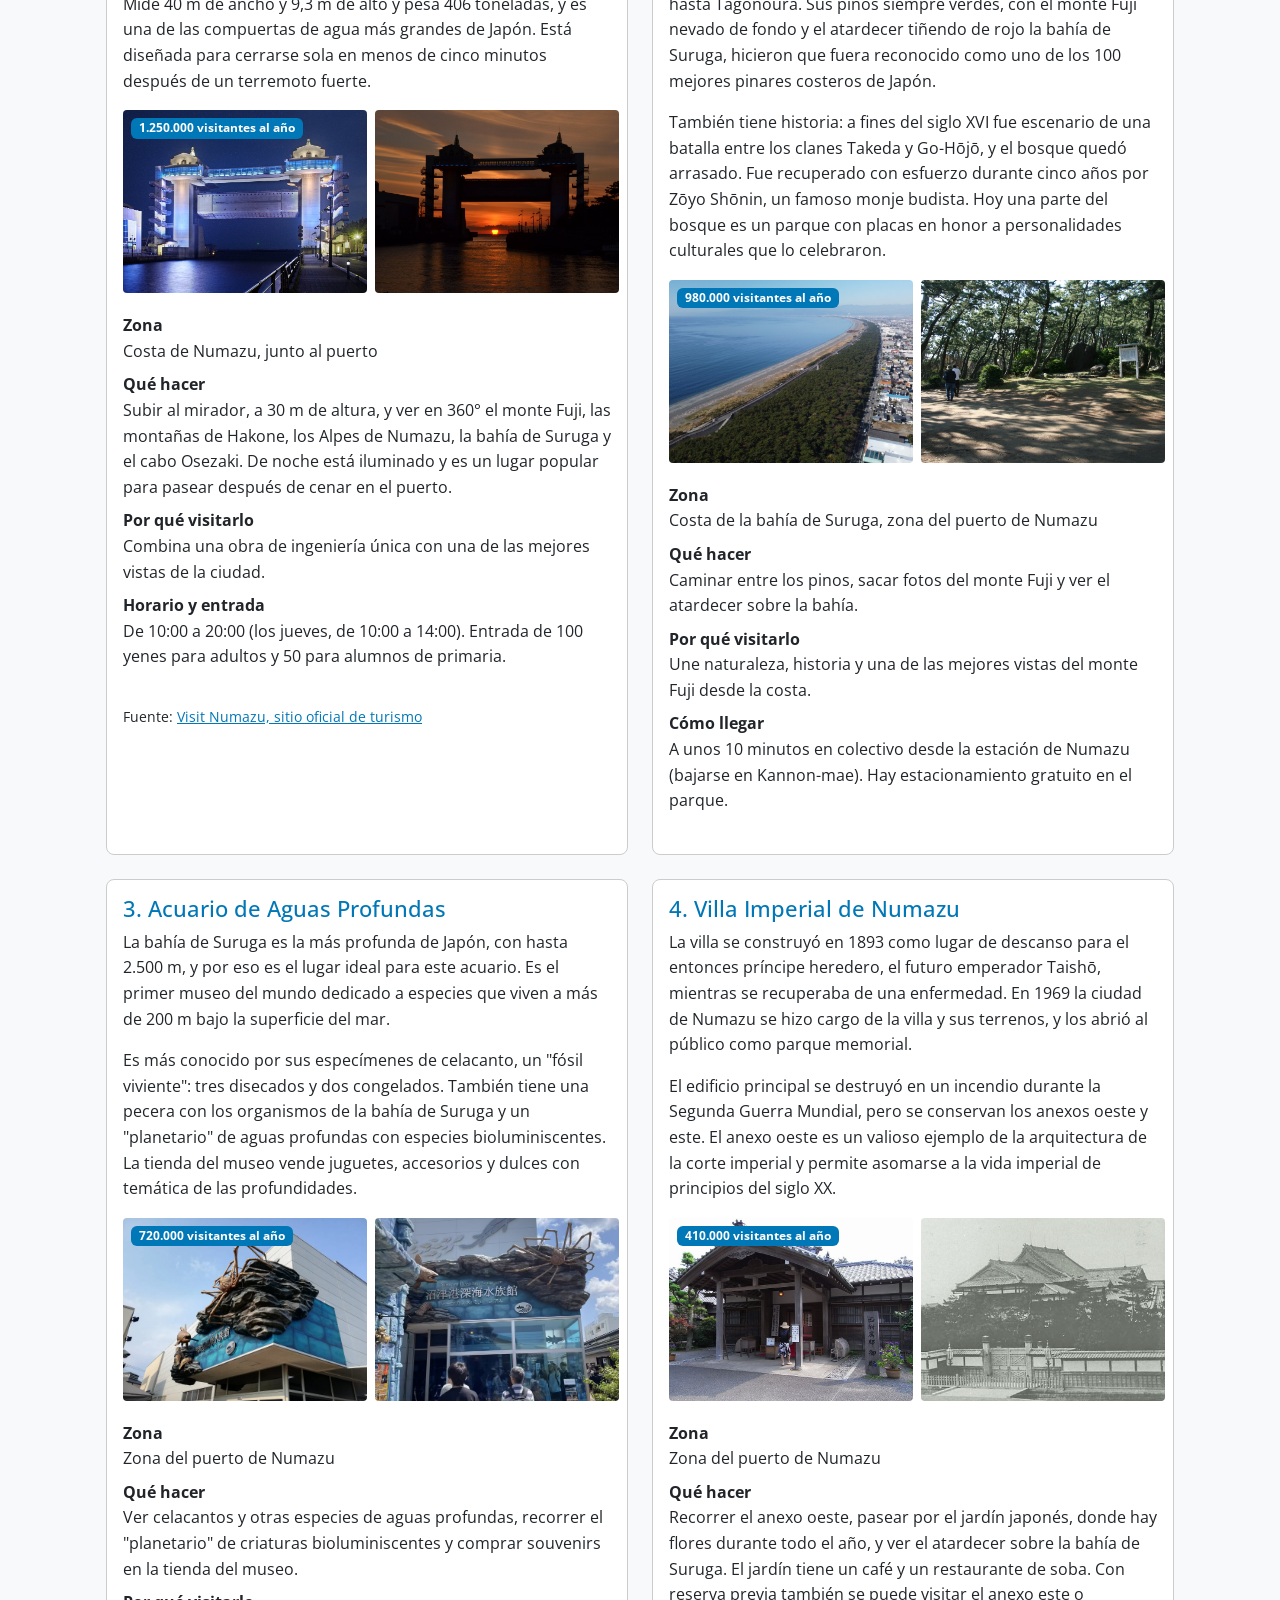
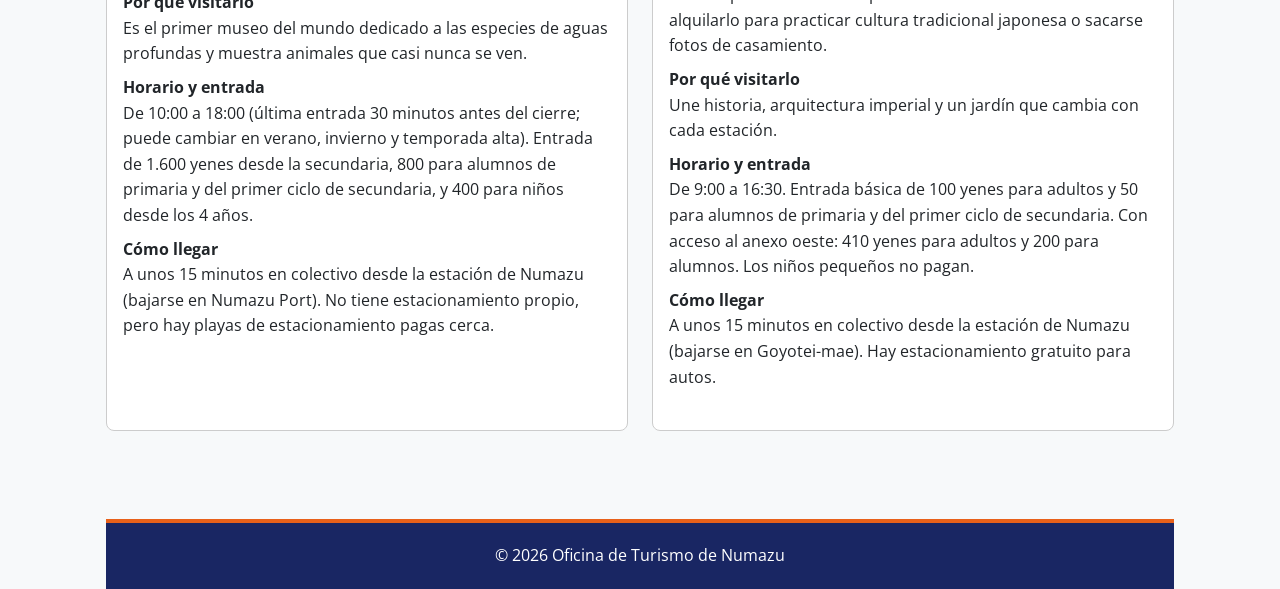
==== commit 0c0a5c2d: "feat: Integro bootstrap, carrusel y grilla de lugares" ====
--- a/index.html
+++ b/index.html
@@ -9,9 +9,15 @@
         <meta name="author" content="Maxi5060">
         <meta name="robots" content="noarchive, noimageindex">
         
+        <!-- Google Fonts -->
         <link rel="preconnect" href="https://fonts.googleapis.com">
         <link rel="preconnect" href="https://fonts.gstatic.com" crossorigin>
         <link href="https://fonts.googleapis.com/css2?family=Open+Sans:wght@400;700&display=swap" rel="stylesheet">
+
+        <!-- Bootstrap CSS -->
+        <link href="https://cdn.jsdelivr.net/npm/bootstrap@5.3.3/dist/css/bootstrap.min.css" rel="stylesheet">
+
+        <!-- CSS propio -->
         <link rel="stylesheet" href="./styles/styles.css">
 
         <title>Numazu, Shizuoka | Presentación de la ciudad</title>
@@ -30,16 +36,30 @@
             height="231"
             alt="Bandera de Numazu">
 
-        <nav aria-label="Menú principal">
-            <ul>
-                <li><a href="index.html">Inicio</a></li>
-                <li><a href="#ciudad">Ciudad</a></li>
-                <li><a href="#lugares">Lugares</a></li>
-                <li><a href="contacto.html">Contacto</a></li>
-            </ul>
-        </nav>
-
-    </header>
+        </header>
+
+    <nav class="navbar navbar-expand-lg navbar-dark" aria-label="Menú Principal">
+        <div class="container-fluid">
+            <a class="navbar-brand" href="index.html">Numazu </a>
+
+                <button class="navbar-toggler" type="button"
+                    data-bs-toggle="collapse" data-bs-target="#menuPrincipal"
+                    aria-controls="menuPrincipal" aria-expanded="false"
+                    aria-label="Mostrar u ocultar el menú">
+                    <span class="navbar-toggler-icon"></span>
+                </button>
+            
+            <div class="collapse navbar-collapse" id="menuPrincipal">
+                <ul class="navbar-nav mx-auto">
+                    <li class="nav-item"><a class="nav-link" href="index.html">Inicio</a></li>
+                    <li class="nav-item"><a class="nav-link" href="#ciudad">Ciudad</a></li>
+                    <li class="nav-item"><a class="nav-link" href="#lugares">Lugares</a></li>
+                    <li class="nav-item"><a class="nav-link" href="contacto.html">Contacto</a></li>
+                </ul>
+            </div>
+        </div>
+    </nav>
+
 
         <main>
     <section id="inicio">
@@ -50,36 +70,105 @@
         </p>
 
             <h3>Lugares para no perderse</h3>
-    <ul class="resumen">
-        <li>
-            <a href="#view-o">
-                <img src="./Img/O-View.png" width="800" height="600" alt="Mirador View-O junto al puerto" loading="lazy">
-                <span class="nombre">View-O</span>
-                <span class="dato">Mirador con vista 360° al monte Fuji</span>
-            </a>
-        </li>
-        <li>
-            <a href="#senbon-matsubara">
-                <img src="./Img/Senbon-Matsubara.png" width="800" height="600" alt="Pinar de Senbon Matsubara" loading="lazy">
-                <span class="nombre">Senbon Matsubara</span>
-                <span class="dato">Pinar de 10 km frente al mar</span>
-            </a>
-        </li>
-        <li>
-            <a href="#acuario">
-                <img src="./Img/Aguas-profundas.png" width="800" height="600" alt="Acuario de Aguas Profundas" loading="lazy">
-                <span class="nombre">Acuario de Aguas Profundas</span>
-                <span class="dato">El primer museo del mundo de especies abisales</span>
-            </a>
-        </li>
-        <li>
-            <a href="#villa-imperial">
-                <img src="./Img/Villa-Numazu.png" width="800" height="600" alt="Villa Imperial de Numazu" loading="lazy">
-                <span class="nombre">Villa Imperial</span>
-                <span class="dato">Historia, arquitectura y jardín japonés</span>
-            </a>
-        </li>
-    </ul>
+    <div id="carruselLugares" class="carousel slide mb-4" data-bs-ride="carousel">
+        <div class="carousel-indicators">
+            <button type="button" data-bs-target="#carruselLugares" data-bs-slide-to="0" class="active" aria-current="true" aria-label="View-O, foto 1"></button>
+            <button type="button" data-bs-target="#carruselLugares" data-bs-slide-to="1" aria-label="View-O, foto 2"></button>
+            <button type="button" data-bs-target="#carruselLugares" data-bs-slide-to="2" aria-label="Senbon Matsubara, foto 1"></button>
+            <button type="button" data-bs-target="#carruselLugares" data-bs-slide-to="3" aria-label="Senbon Matsubara, foto 2"></button>
+            <button type="button" data-bs-target="#carruselLugares" data-bs-slide-to="4" aria-label="Acuario, foto 1"></button>
+            <button type="button" data-bs-target="#carruselLugares" data-bs-slide-to="5" aria-label="Acuario, foto 2"></button>
+            <button type="button" data-bs-target="#carruselLugares" data-bs-slide-to="6" aria-label="Villa Imperial, foto 1"></button>
+            <button type="button" data-bs-target="#carruselLugares" data-bs-slide-to="7" aria-label="Villa Imperial, foto 2"></button>
+        </div>
+
+        <div class="carousel-inner">
+            <!-- View-O -->
+            <div class="carousel-item active">
+                <img src="./Img/O-View-Dia.png" class="d-block w-100" alt="View-O de día, con sus dos torres sobre el agua">
+                <div class="carousel-caption">
+                    <h4>View-O</h4>
+                    <p>Compuerta antitsunami con mirador</p>
+                    <a href="#view-o" class="btn btn-primary">Ver más</a>
+                </div>
+            </div>
+        <div class="carousel-item">
+            <img src="./Img/O-View-Noche.png" class="d-block w-100" alt="View-O iluminado de noche en tonos rosados y violetas">
+            <div class="carousel-caption">
+                <h4>View-O de noche</h4>
+                <p>Iluminado, ideal para pasear después de cenar</p>
+                <a href="#view-o" class="btn btn-primary">Ver más</a>
+            </div>
+        </div>
+
+        <!-- Senbon Matsubara y Parque Senbonhama -->
+        <div class="carousel-item">
+            <img src="./Img/Senbon-Matsubara-Extra.png" class="d-block w-100" alt="Costa de Senbon Matsubara, con la playa, el paseo junto al mar y pinos">
+            <div class="carousel-caption">
+                <h4>Senbon Matsubara</h4>
+                <p>Pinar de 10 km frente a la bahía de Suruga</p>
+                <a href="#senbon-matsubara" class="btn btn-primary">Ver más</a>
+            </div>
+        </div>
+
+                <div class="carousel-item">
+            <img src="./Img/Senbonhama-Park-Extra.png" class="d-block w-100" alt="Sendero entre pinos en el parque Senbonhama">
+            <div class="carousel-caption">
+                <h4>Parque Senbonhama</h4>
+                <p>Un tramo del bosque hecho parque</p>
+                <a href="#senbon-matsubara" class="btn btn-primary">Ver más</a>
+            </div>
+        </div>
+
+        <!-- Acuario -->
+        <div class="carousel-item">
+            <img src="./Img/Aguas-Profundas-Frente.png" class="d-block w-100" alt="Frente del Acuario de Aguas Profundas, con un cangrejo dorado y un celacanto sobre la entrada">
+            <div class="carousel-caption">
+                <h4>Acuario de Aguas Profundas</h4>
+                <p>El primer museo del mundo de especies abisales</p>
+                <a href="#acuario" class="btn btn-primary">Ver más</a>
+            </div>
+        </div>
+
+                <div class="carousel-item">
+            <img src="./Img/Aguas-Profundas-Interior.png" class="d-block w-100" alt="Sala del acuario con una gran pecera de cangrejos araña bajo luz azul">
+            <div class="carousel-caption">
+                <h4>Acuario de Aguas Profundas</h4>
+                <p>Especies de aguas profundas a la vista</p>
+                <a href="#acuario" class="btn btn-primary">Ver más</a>
+            </div>
+        </div>
+
+        <!-- Villa Imperial -->
+        <div class="carousel-item">
+            <img src="./Img/Villa-Numazu-Entrada.png" class="d-block w-100" alt="Entrada de madera de la Villa Imperial, rodeada de pinos">
+            <div class="carousel-caption">
+                <h4>Villa Imperial</h4>
+                <p>Historia, arquitectura y jardín japonés</p>
+                <a href="#villa-imperial" class="btn btn-primary">Ver más</a>
+            </div>
+        </div>
+
+
+        <div class="carousel-item">
+            <img src="./Img/Villa-Numazu-Interior.png" class="d-block w-100" alt="Sala de la Villa Imperial con puertas corredizas y muebles de estilo occidental">
+            <div class="carousel-caption">
+                <h4>Villa Imperial</h4>
+                <p>Un vistazo a la vida imperial de principios del siglo XX</p>
+                <a href="#villa-imperial" class="btn btn-primary">Ver más</a>
+            </div>
+        </div>
+        </div>
+
+            <button class="carousel-control-prev" type="button" data-bs-target="#carruselLugares" data-bs-slide="prev">
+            <span class="carousel-control-prev-icon" aria-hidden="true"></span>
+            <span class="visually-hidden">Anterior</span>
+            </button>
+            <button class="carousel-control-next" type="button" data-bs-target="#carruselLugares" data-bs-slide="next">
+            <span class="carousel-control-next-icon" aria-hidden="true"></span>
+            <span class="visually-hidden">Siguiente</span>
+            </button>
+        </div>
 
     <h3>Eventos y actividades destacados</h3>
     <div class="eventos">
@@ -106,6 +195,7 @@
     <section id="ciudad">
         <h2>La ciudad</h2>
         <article class="historia">
+            <h3>Ubicación e historia</h3>
             <p>
                 Numazu está en el sureste de la prefectura de <a href="https://es.wikipedia.org/wiki/Prefectura_de_Shizuoka" target="_blank" rel="noopener noreferrer">Shizuoka</a>, cerca de la desembocadura del río Kano, frente a la <a href="https://es.wikipedia.org/wiki/Bah%C3%ADa_de_Suruga" target="_blank" rel="noopener noreferrer">bahía de Suruga</a> y en la base de la <a href="https://es.wikipedia.org/wiki/Pen%C3%ADnsula_de_Izu" target="_blank" rel="noopener noreferrer">península de Izu</a>.
             </p>
@@ -119,6 +209,7 @@
         </article>
 
         <article class="identidad">
+            <h3>De balneario a ciudad</h3>
             <p>
                 La estación de tren se inauguró en 1889 y su costa le dio fama de balneario, que se reforzó en 1893, cuando se construyó una villa imperial como lugar de descanso del príncipe heredero.
                 <strong>El 1 de julio de 1923, Numazu obtuvo el título de ciudad.</strong>
@@ -128,14 +219,14 @@
         <article class="cronologia">
             <h3>Cronología</h3>
             <ol>
-                <li><strong>1899:</strong> se inagura la estación de tren.</li>
+                <li><strong>1889:</strong> se inagura la estación de tren.</li>
                 <li><strong>1893:</strong> se construye la villa imperial como lugar de descanso del príncipe heredero.</li>
                 <li><strong>1923:</strong> el 1 de julio, Numazu obtiene el titulo de ciudad.</li>
             </ol>
         </article>
 
         <article class="caracteristicas">
-            <h3> Caracteristicas</h3>
+            <h3>Características</h3>
             <p>
                 Tiene la costa más larga de todos los municipios de la prefectura y da a la bahía de Suruga, la más profunda de Japón. Gracias a esto, el puerto es rico en pescados y mariscos, incluidos los de aguas profundas.
                 El monte Fuji se ve sobre la ciudad en días despejados.
@@ -163,7 +254,7 @@
             <strong>El himono:</strong> es la costumbre más característica de Numazu. Se trata de pescado secado al sol.
             Numazu produce más caballa japonesa seca que cualquier otra región de Japón y se suele comprar de souvenir para luego cocinarla a la parrilla o en sartén.
             Cada verano se celebra un Festival del Himono y, en 2018, la Numazu Himono no Kai logró el
-            <a href="https://guinnessworldrecords.de/world-records/117925-longest-line-of-edible-fish" target="_blank" rel="noopener noreferrer">récord Guinness de la fila más larga de pescados comestibles</a>con 3.287 piezas.
+            <a href="https://guinnessworldrecords.de/world-records/117925-longest-line-of-edible-fish" target="_blank" rel="noopener noreferrer">récord Guinness de la fila más larga de pescados comestibles</a> con 3.287 piezas.
             </p>
 
             <p>
@@ -205,12 +296,18 @@
 
     <section id="lugares">
         <h2>Lugares más visitados de Numazu</h2>
-        <p><strong>Cifras ficticias con fines educativos.</strong></p>
-
-        <div class="lugares">
-            <article class="lugar" id="view-o">
-                <h3>1. View-O</h3>
-        <p class="visitantes">1.250.000 visitantes al año</p>
+
+        <div class="alert alert-warning" role="alert">
+            <strong>Cifras ficticias con fines educativos.</strong>
+        </div>
+
+        <div class="container-fluid px-0">
+            <div class="row g-4">
+
+                <div class="col-12 col-md-6">
+                    <article class="card h-100 lugar" id="view-o">
+                        <h3>1. View-O</h3>
+
         <p>
             Una gigantesca compuerta construida en 2004 para proteger la ciudad de los tsunamis, con un mirador en la parte superior.
             Mide 40 m de ancho y 9,3 m de alto y pesa 406 toneladas, y es una de las compuertas de agua más grandes de Japón.
@@ -218,6 +315,7 @@
         </p>
 
     <div class="fotos">
+        <span class="badge text-bg-primary">1.250.000 visitantes al año</span>
         <img src="./Img/O-View.png" width="800" height="600" alt="View-O visto desde el puerto de Numazu" loading="lazy">
         <img src="./Img/O-View-Afternoon.png" width="800" height="600" alt="View-O iluminado al atardecer" loading="lazy">
     </div>
@@ -241,19 +339,22 @@
         <a href="https://trip.numazukanko.jp/spot/10008" target="_blank" rel="noopener noreferrer">Visit Numazu, sitio oficial de turismo</a>
     </p>
         </article>
-
-        <article class="lugar" id="senbon-matsubara">
-            <h3>2. Senbon Matsubara y Parque Senbonhama</h3>
-            <p class="visitantes">980.000 visitantes al año</p>
-            <p>
-                Un bosque de decenas de miles de pinos que se extiende unos 10 km a lo largo del mar, desde la desembocadura del río Kano hasta Tagonoura.
-                Sus pinos siempre verdes, con el monte Fuji nevado de fondo y el atardecer tiñendo de rojo la bahía de Suruga, hicieron que fuera reconocido como uno de los 100 mejores pinares costeros de Japón.
-            </p>
-            <p>
-                También tiene historia: a fines del siglo XVI fue escenario de una batalla entre los clanes Takeda y Go-Hōjō, y el bosque quedó arrasado.
-                Fue recuperado con esfuerzo durante cinco años por Zōyo Shōnin, un famoso monje budista. Hoy una parte del bosque es un parque con placas en honor a personalidades culturales que lo celebraron.
-            </p>
+    </div>
+
+                <div class="col-12 col-md-6">
+                    <article class="card h-100 lugar" id="senbon-matsubara">
+                        <h3>2. Senbon Matsubara y Parque Senbonhama</h3>
+
+        <p>
+            Un bosque de decenas de miles de pinos que se extiende unos 10 km a lo largo del mar, desde la desembocadura del río Kano hasta Tagonoura.
+            Sus pinos siempre verdes, con el monte Fuji nevado de fondo y el atardecer tiñendo de rojo la bahía de Suruga, hicieron que fuera reconocido como uno de los 100 mejores pinares costeros de Japón.
+        </p>
+        <p>
+            También tiene historia: a fines del siglo XVI fue escenario de una batalla entre los clanes Takeda y Go-Hōjō, y el bosque quedó arrasado.
+            Fue recuperado con esfuerzo durante cinco años por Zōyo Shōnin, un famoso monje budista. Hoy una parte del bosque es un parque con placas en honor a personalidades culturales que lo celebraron.
+        </p>
             <div class="fotos">
+                <span class="badge text-bg-primary">980.000 visitantes al año</span>
                 <img src="./Img/Senbon-Matsubara.png" width="800" height="600" alt="Foto sobre la playa Senbon Matsubara" loading="lazy">
                 <img src="./Img/Senbonhama-Park.png" width="800" height="600" alt="Foto del parque Senbonhama" loading="lazy">
             </div>
@@ -269,22 +370,26 @@
 
                 <dt>Cómo llegar</dt>
                 <dd>A unos 10 minutos en colectivo desde la estación de Numazu (bajarse en Kannon-mae). Hay estacionamiento gratuito en el parque.</dd>
+
             </dl>
         </article>
-
-        <article class="lugar" id="acuario">
-            <h3>3. Acuario de Aguas Profundas</h3>
-            <p class="visitantes">720.000 visitantes al año</p>
-                <p>
-                La bahía de Suruga es la más profunda de Japón, con hasta 2.500 m, y por eso es el lugar ideal para este acuario.
-                Es el primer museo del mundo dedicado a especies que viven a más de 200 m bajo la superficie del mar.
-            </p>
-            <p>
-                Es más conocido por sus especímenes de celacanto, un "fósil viviente": tres disecados y dos congelados.
-                También tiene una pecera con los organismos de la bahía de Suruga y un "planetario" de aguas profundas con especies bioluminiscentes.
-                La tienda del museo vende juguetes, accesorios y dulces con temática de las profundidades.
+        </div>
+
+            <div class="col-12 col-md-6">
+                <article class="card h-100 lugar" id="acuario">
+                    <h3>3. Acuario de Aguas Profundas</h3>
+
+            <p>
+            La bahía de Suruga es la más profunda de Japón, con hasta 2.500 m, y por eso es el lugar ideal para este acuario.
+            Es el primer museo del mundo dedicado a especies que viven a más de 200 m bajo la superficie del mar.
+            </p>
+            <p>
+            Es más conocido por sus especímenes de celacanto, un "fósil viviente": tres disecados y dos congelados.
+            También tiene una pecera con los organismos de la bahía de Suruga y un "planetario" de aguas profundas con especies bioluminiscentes.
+            La tienda del museo vende juguetes, accesorios y dulces con temática de las profundidades.
             </p>
             <div class="fotos">
+                <span class="badge text-bg-primary">720.000 visitantes al año</span>
                 <img src="./Img/Aguas-Profundas.png" width="800" height="600" alt="Foto sobre el Acuario Aguas Profundas" loading="lazy">
                 <img src="./Img/Aguas-Profundas-Extra.png" width="800" height="600" alt="Foto adicional sobre el Acuario Aguas Profundas" loading="lazy">
             </div>
@@ -305,19 +410,22 @@
                 <dd>A unos 15 minutos en colectivo desde la estación de Numazu (bajarse en Numazu Port). No tiene estacionamiento propio, pero hay playas de estacionamiento pagas cerca.</dd>
             </dl>
         </article>
-
-        <article class="lugar" id="villa-imperial">
-            <h3>4. Villa Imperial de Numazu</h3>
-            <p class="visitantes">410.000 visitantes al año</p>
-            <p>
-                La villa se construyó en 1893 como lugar de descanso para el entonces príncipe heredero, el futuro emperador Taishō, mientras se recuperaba de una enfermedad.
-                En 1969 la ciudad de Numazu se hizo cargo de la villa y sus terrenos, y los abrió al público como parque memorial.
-            </p>
-            <p>
-                El edificio principal se destruyó en un incendio durante la Segunda Guerra Mundial, pero se conservan los anexos oeste y este.
-                El anexo oeste es un valioso ejemplo de la arquitectura de la corte imperial y permite asomarse a la vida imperial de principios del siglo XX.
-            </p>
+        </div>
+
+                <div class="col-12 col-md-6">
+                    <article class="card h-100 lugar" id="villa-imperial">
+                        <h3>4. Villa Imperial de Numazu</h3>
+
+        <p>
+            La villa se construyó en 1893 como lugar de descanso para el entonces príncipe heredero, el futuro emperador Taishō, mientras se recuperaba de una enfermedad.
+            En 1969 la ciudad de Numazu se hizo cargo de la villa y sus terrenos, y los abrió al público como parque memorial.
+        </p>
+        <p>
+            El edificio principal se destruyó en un incendio durante la Segunda Guerra Mundial, pero se conservan los anexos oeste y este.
+            El anexo oeste es un valioso ejemplo de la arquitectura de la corte imperial y permite asomarse a la vida imperial de principios del siglo XX.
+        </p>
             <div class="fotos">
+                <span class="badge text-bg-primary">410.000 visitantes al año</span>
                 <img src="./Img/Villa-Numazu.png" width="800" height="600" alt="Foto reciente sobre la Villa Imperial" loading="lazy">
                 <img src="./Img/Villa-Numazu-Old.png" width="800" height="600" alt="Foto antigua sobre la Villa Imperial" loading="lazy">
             </div>
@@ -340,6 +448,9 @@
             </dl>
         </article>
     </div>
+
+            </div> <!-- Este cierra el .row-->
+            </div> <!-- Este cierra el .container-fluid-->
 </section>
 
     </main>
@@ -347,5 +458,8 @@
             <!-- Pie de página -->
             <p>© 2026 Oficina de Turismo de Numazu</p>
         </footer>
+
+        <!-- Bootstrap JS -->
+        <script src="https://cdn.jsdelivr.net/npm/bootstrap@5.3.3/dist/js/bootstrap.bundle.min.js"></script>
 </body>
 </html>
--- a/styles/styles.css
+++ b/styles/styles.css
@@ -61,7 +61,6 @@
     margin-bottom: 1rem;
 }
 
-
 a {
     color: var(--color-primario);
 }
@@ -72,6 +71,7 @@
 }
 
 /* ===== Header ===== */
+
 header {
     background-color: var(--color-secundario);
     color: #fff;
@@ -90,35 +90,6 @@
     margin: 0 auto 16px;
 }
 
-/* ===== Navegación ===== */
-nav ul {
-    list-style: none;
-    padding: 0;
-    margin: 0;
-    display: flex;
-    justify-content: center;
-    flex-wrap: wrap;
-    background-color: var(--color-primario);
-}
-
-nav li {
-    margin: 0 4px;
-}
-
-nav a {
-    display: block;
-    padding: 14px 28px;
-    color: #fff;
-    text-decoration: none;
-    font-weight: bold;
-    border-bottom: 3px solid transparent;
-}
-
-nav a:hover {
-    background-color: var(--color-secundario);
-    border-bottom-color: var(--color-acento);
-}
-
 /* ===== Contenido principal ===== */
 main {
     padding: 24px 0;
@@ -126,6 +97,7 @@
 
 section {
     padding: 24px 0;
+    scroll-margin-top: 80px;
 }
 
 section > article {
@@ -133,49 +105,8 @@
 }
 
 /* ===== Inicio ===== */
-.resumen {
-    list-style: none;
-    padding: 0;
-    display: flex;
-    flex-wrap: wrap;
-    gap: 16px;
-    margin-bottom: 24px;
-}
-
-.resumen li {
-    flex: 1 1 200px;
-    border: 1px solid var(--color-borde);
-    border-radius: 8px;
-    background-color: var(--color-tarjeta);
-}
-
-.resumen a {
-    display: block;
-    color: inherit;
-    text-decoration: none;
-}
-
-.resumen a:hover {
-    background-color: var(--color-gris);
-}
-
-.resumen img {
-    display: block;
-    width: 100%;
-    height: auto;
-}
-
-.resumen .nombre {
-    display: block;
-    padding: 10px 12px 2px;
-    font-weight: bold;
-}
-
-.resumen .dato {
-    display: block;
-    padding: 0 12px 12px;
-    font-size: 0.9rem;
-}
+
+/* Flexbox: grilla de eventos con flex-wrap y gap */
 
 .eventos {
     display: flex;
@@ -229,28 +160,18 @@
 }
 
 /* ===== Lugares ===== */
-.lugares {
-    display: flex;
-    flex-wrap: wrap;
-    gap: 20px;
-}
 
 .lugar {
-    flex: 1 1 320px;
     border: 1px solid var(--color-borde);
     border-radius: 8px;
     padding: 16px;
     background-color: var(--color-tarjeta);
+    scroll-margin-top: 80px;
 }
 
 .lugar dt {
     font-weight: bold;
     margin-top: 8px;
-}
-
-.visitantes {
-    font-weight: bold;
-    color: var(--color-primario);
 }
 
 .fuente {
@@ -270,45 +191,15 @@
 .fotos img {
     width: 50%;
     height: auto;
+    aspect-ratio: 4 / 3;
+    object-fit: cover;
     border-radius: 4px;
 }
 
 /* ===== Formulario (contacto) ===== */
-form div {
-    margin-bottom: 16px;
-}
-
-form label {
-    display: block;
-    margin-bottom: 4px;
-    font-weight: bold;
-}
-
-form input,
-form textarea {
-    width: 100%;
+
+form {
     max-width: 400px;
-    padding: 8px;
-    border: 1px solid #767676;
-    border-radius: 4px;
-    font-family: inherit;
-    font-size: 1rem;
-}
-
-form button {
-    padding: 10px 24px;
-    border: none;
-    border-radius: 4px;
-    background-color: var(--color-primario);
-    color: #fff;
-    font-family: inherit;
-    font-size: 1rem;
-    font-weight: bold;
-    cursor: pointer;
-}
-
-form button:hover {
-    background-color: var(--color-secundario);
 }
 
 /* ===== Footer ===== */
@@ -323,4 +214,90 @@
 
 footer p {
     margin-bottom: 0;
+}
+
+/* ===== Posicionamiento ===== */
+
+/* Navbar fija arriba al hacer scroll (los colores estan en Bootstrap - personalizaciones */
+
+.navbar {
+    position: sticky;
+    top: 0;
+    z-index: 1020;
+}
+
+/* Badge de visitantes sobre la primera foto */
+.fotos {
+    position: relative;
+}
+
+.fotos .badge {
+    position: absolute;
+    top: 8px;
+    left: 8px;
+}
+
+
+/* ===== Bootstrap - personalizaciones ===== */
+
+/* Paleta, ya que badge y lo demás usan el azul de Numazu */
+
+:root {
+    --bs-primary-rgb: 0, 119, 182;
+}
+
+/* ===== Navbar ===== */
+.navbar {
+    background-color: var(--color-primario);
+}
+
+.navbar .nav-link {
+    padding: 14px 28px;
+    color: #fff;
+    font-weight: bold;
+    border-bottom: 3px solid transparent;
+    transition: background-color 0.2s, border-color 0.2s;
+}
+
+.navbar .nav-link:hover {
+    background-color: var(--color-secundario);
+    border-bottom-color: var(--color-acento);
+}
+
+/* ===== Cards ===== */
+.card {
+    transition: box-shadow 0.2s, transform 0.2s;
+}
+
+.card:hover {
+    box-shadow: 0 6px 16px rgba(0, 0, 0, 0.15);
+    transform: translateY(-4px);
+}
+
+/* ===== Botones ===== */
+.btn-primary {
+    --bs-btn-bg: var(--color-primario);
+    --bs-btn-border-color: var(--color-primario);
+    --bs-btn-hover-bg: var(--color-secundario);
+    --bs-btn-hover-border-color: var(--color-secundario);
+    --bs-btn-active-bg: var(--color-secundario);
+    --bs-btn-active-border-color: var(--color-secundario);
+}
+
+/* ===== Carrusel ===== */
+
+.carousel {
+    margin-bottom: 24px;
+}
+
+.carousel-item img {
+    height: 480px;
+    object-fit: cover;
+}
+
+.carousel-caption {
+    bottom: 2.5rem;
+    background-color: rgba(25, 38, 99, 0.75); /* --color-secundario con transparencia */
+    border-radius: 8px;
+    padding: 12px 16px;
 }
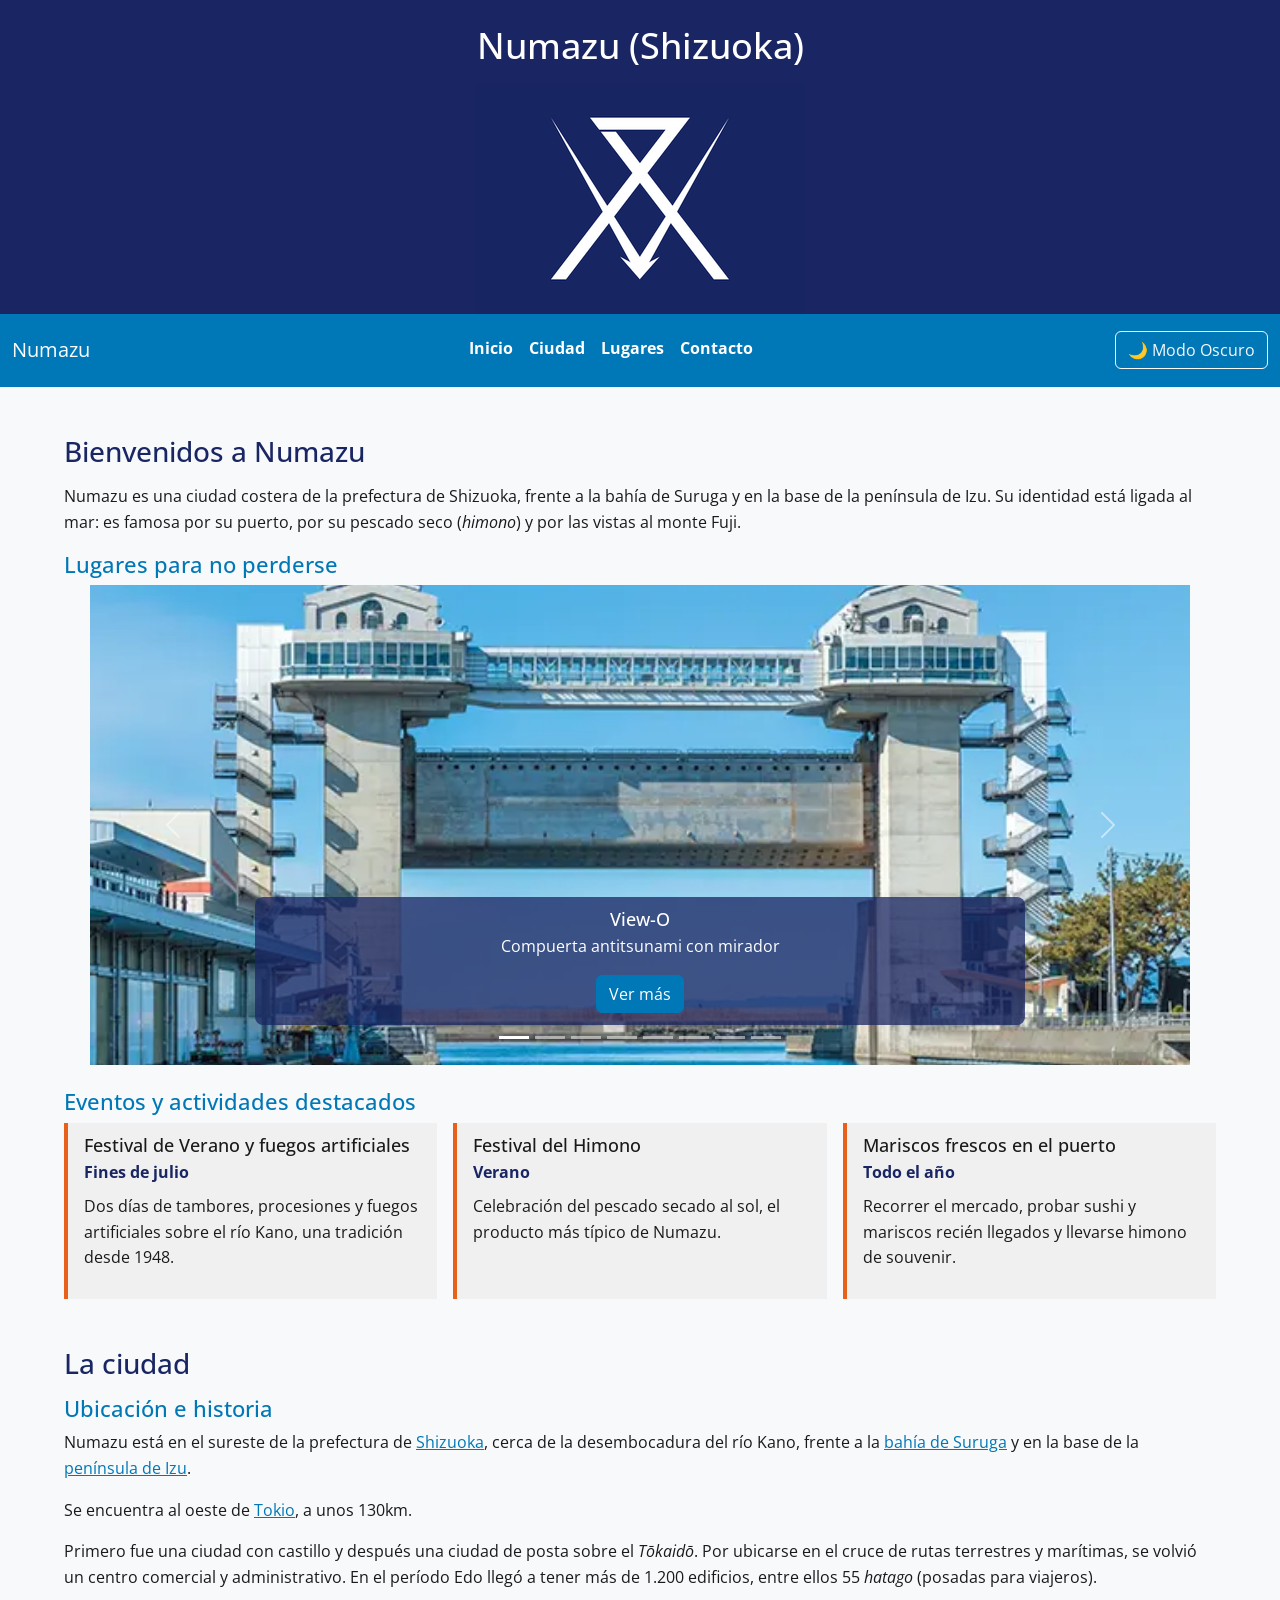
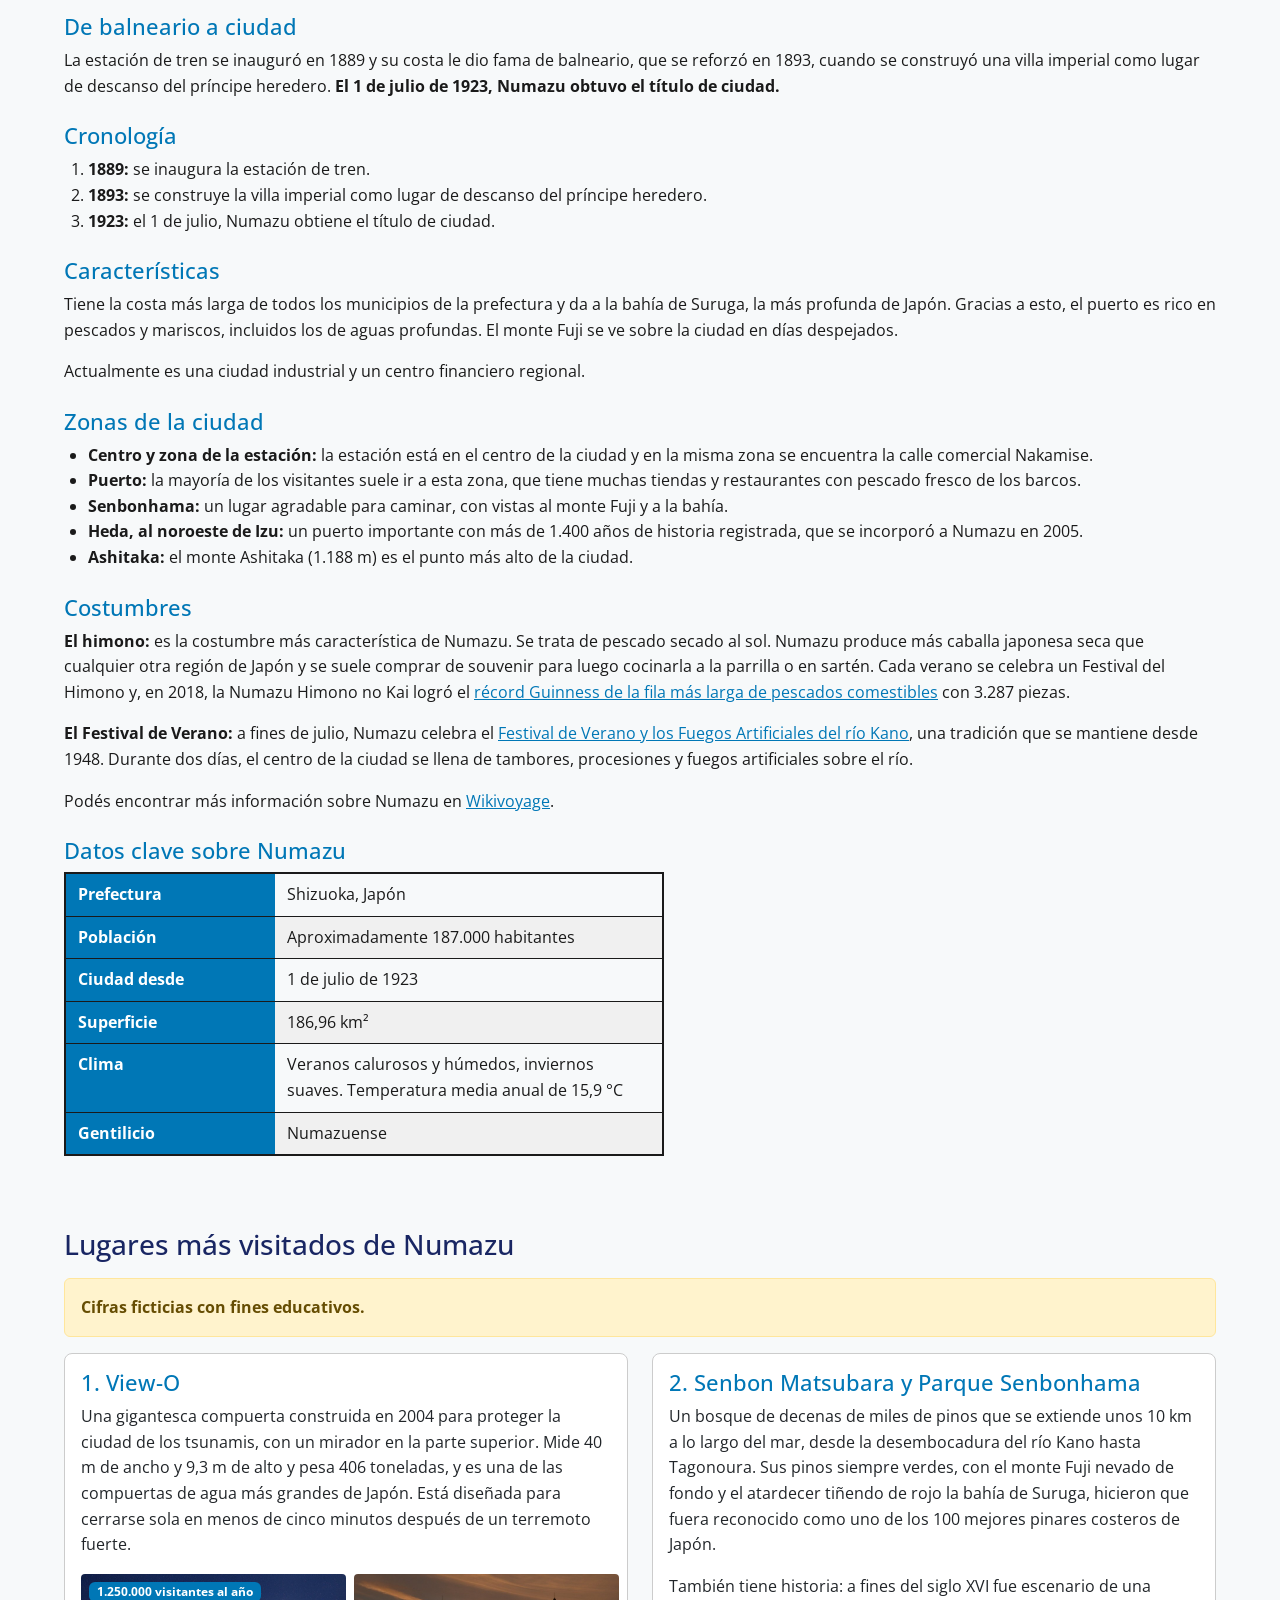
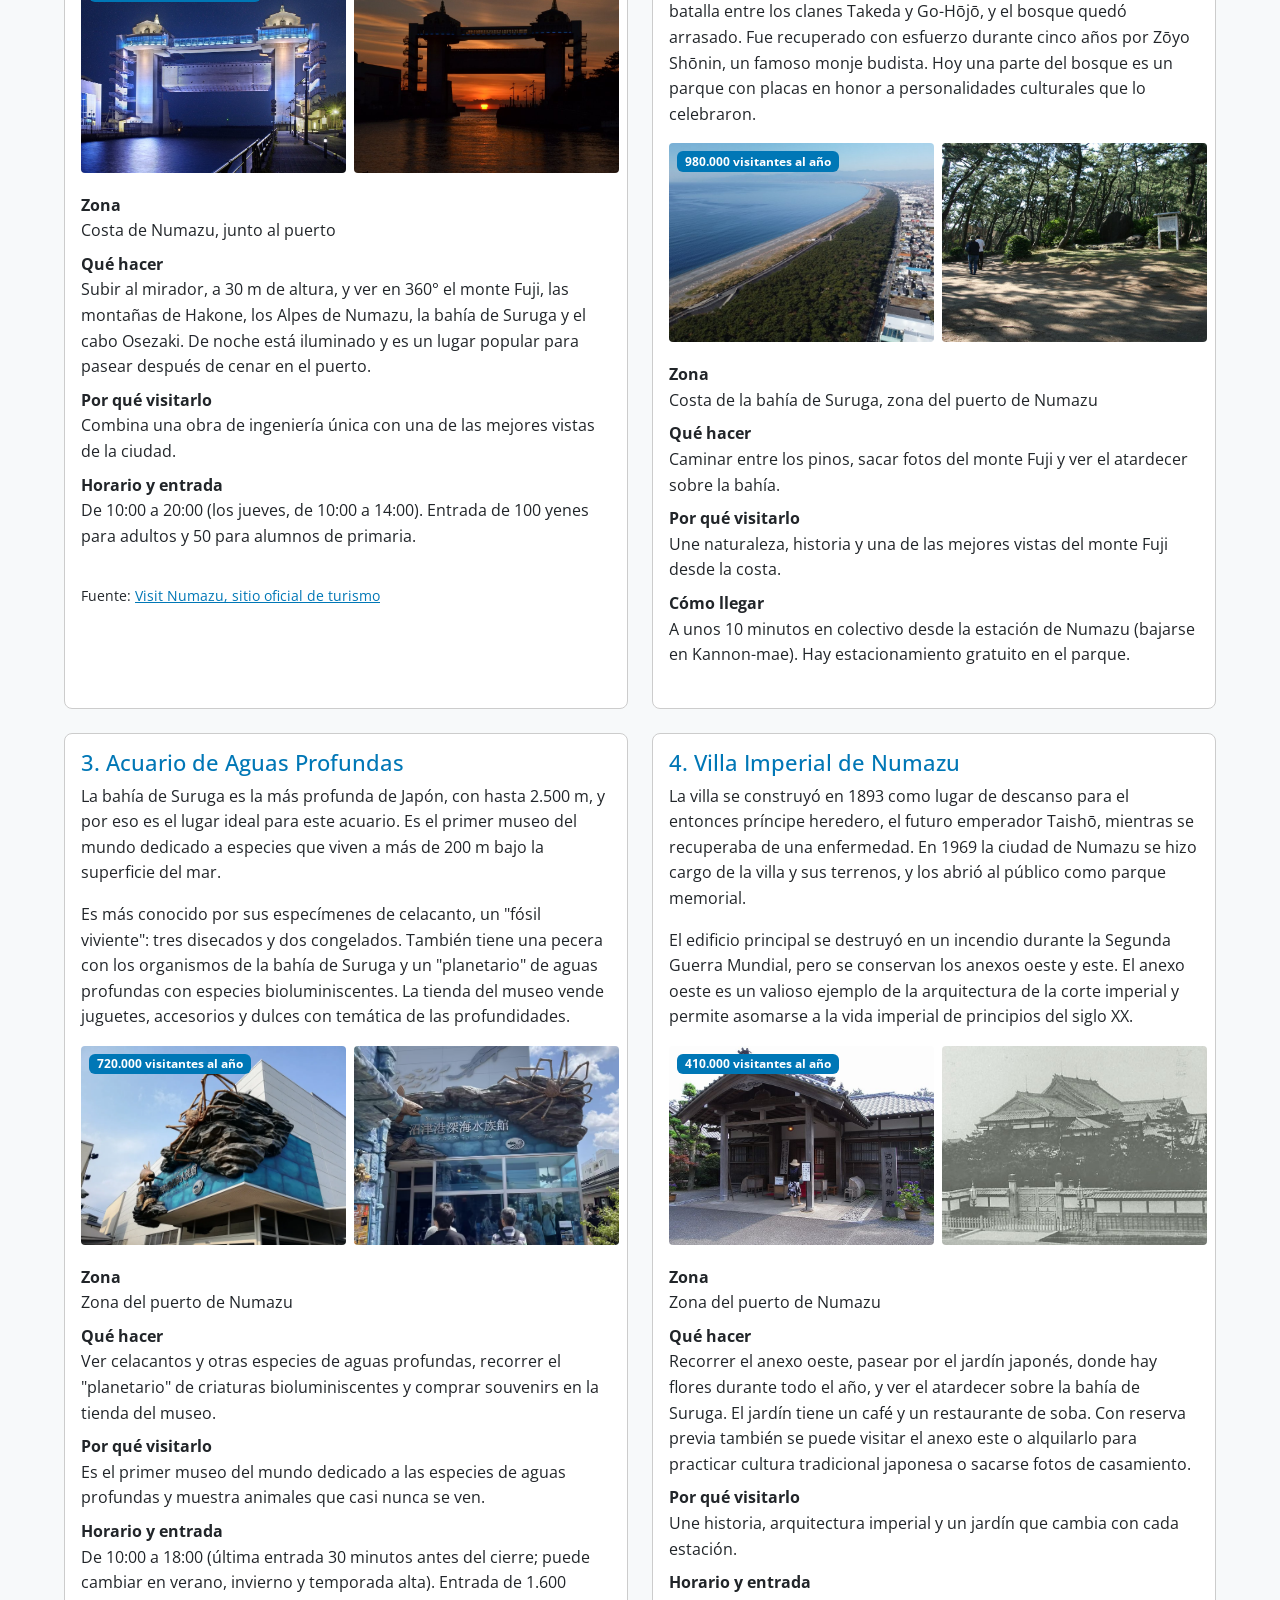
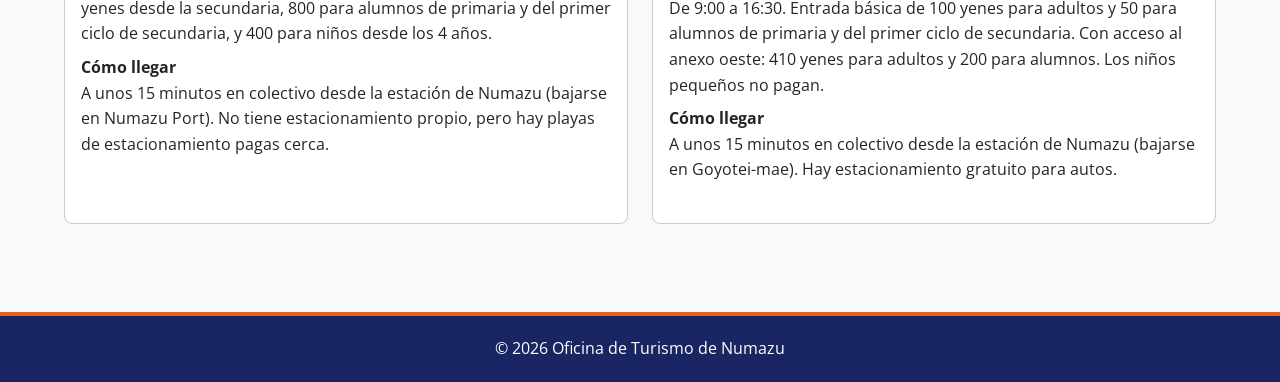
==== commit 9053562a: "feat: Se añade el modo oscuro a la navbar, y la validación para el contacto" ====
--- a/index.html
+++ b/index.html
@@ -56,6 +56,11 @@
                     <li class="nav-item"><a class="nav-link" href="#lugares">Lugares</a></li>
                     <li class="nav-item"><a class="nav-link" href="contacto.html">Contacto</a></li>
                 </ul>
+
+                    <!-- Botón de modo claro/oscuro -->
+                    <button type="button" class="btn btn-outline-light"    id="toggleTema">
+                        🌙 Modo oscuro
+                    </button>
             </div>
         </div>
     </nav>
@@ -219,9 +224,9 @@
         <article class="cronologia">
             <h3>Cronología</h3>
             <ol>
-                <li><strong>1889:</strong> se inagura la estación de tren.</li>
+                <li><strong>1889:</strong> se inaugura la estación de tren.</li>
                 <li><strong>1893:</strong> se construye la villa imperial como lugar de descanso del príncipe heredero.</li>
-                <li><strong>1923:</strong> el 1 de julio, Numazu obtiene el titulo de ciudad.</li>
+                <li><strong>1923:</strong> el 1 de julio, Numazu obtiene el título de ciudad.</li>
             </ol>
         </article>
 
@@ -272,23 +277,35 @@
         <article class="datos-clave">
             <h3>Datos clave sobre Numazu</h3>
             <dl>
-                <dt>Prefectura</dt>
-                <dd>Shizuoka, Japón</dd>
-
-                <dt>Población</dt>
-                <dd>Aproximadamente 187.000 habitantes</dd>
-
-                <dt>Ciudad desde</dt>
-                <dd>1 de julio de 1923</dd>
-
-                <dt>Superficie</dt>
-                <dd>186,96 km²</dd>
-
-                <dt>Clima</dt>
-                <dd>Veranos calurosos y húmedos, inviernos suaves. Temperatura media anual de 15,9 °C</dd>
-
-                <dt>Gentilicio</dt>
-                <dd>Numazuense</dd>
+                <div class="dato-fila">
+                    <dt>Prefectura</dt>
+                    <dd>Shizuoka, Japón</dd>
+                </div>
+
+                <div class="dato-fila">
+                    <dt>Población</dt>
+                    <dd>Aproximadamente 187.000 habitantes</dd>
+                </div>
+
+                <div class="dato-fila">
+                    <dt>Ciudad desde</dt>
+                    <dd>1 de julio de 1923</dd>
+                </div>
+
+                <div class="dato-fila">
+                    <dt>Superficie</dt>
+                    <dd>186,96 km²</dd>
+                </div>
+
+                <div class="dato-fila">
+                    <dt>Clima</dt>
+                    <dd>Veranos calurosos y húmedos, inviernos suaves. Temperatura media anual de 15,9 °C</dd>
+                </div>
+
+                <div class="dato-fila">
+                    <dt>Gentilicio</dt>
+                    <dd>Numazuense</dd>
+                </div>
             </dl>
         </article>
     </section>
@@ -461,5 +478,7 @@
 
         <!-- Bootstrap JS -->
         <script src="https://cdn.jsdelivr.net/npm/bootstrap@5.3.3/dist/js/bootstrap.bundle.min.js"></script>
+        <!-- JavaScript propio-->
+         <script src="./js/main.js"></script>
 </body>
 </html>
--- a/styles/styles.css
+++ b/styles/styles.css
@@ -29,9 +29,6 @@
     line-height: 1.6;
     color: var(--color-texto);
     background-color: var(--color-fondo);
-    max-width: 1100px;
-    margin: 0 auto;
-    padding: 0 1rem;
 }
 
 h2 {
@@ -71,7 +68,6 @@
 }
 
 /* ===== Header ===== */
-
 header {
     background-color: var(--color-secundario);
     color: #fff;
@@ -87,12 +83,12 @@
 
 header img {
     display: block;
-    margin: 0 auto 16px;
+    margin: 0 auto;
 }
 
 /* ===== Contenido principal ===== */
 main {
-    padding: 24px 0;
+    padding: 24px 5%;
 }
 
 section {
@@ -107,7 +103,6 @@
 /* ===== Inicio ===== */
 
 /* Flexbox: grilla de eventos con flex-wrap y gap */
-
 .eventos {
     display: flex;
     flex-wrap: wrap;
@@ -129,10 +124,13 @@
 
 /* ===== Datos clave ===== */
 .datos-clave dl {
-    display: flex;
-    flex-wrap: wrap;
     max-width: 600px;
     border: 2px solid var(--color-texto);
+}
+
+.datos-clave .dato-fila {
+    display: flex;
+    align-items: stretch;
 }
 
 .datos-clave dt {
@@ -142,25 +140,29 @@
     color: #fff;
     background-color: var(--color-primario);
     border-bottom: 1px solid var(--color-texto);
+    box-sizing: border-box;
+    margin: 0;
 }
 
 .datos-clave dd {
     width: 65%;
     padding: 8px 12px;
     border-bottom: 1px solid var(--color-texto);
-}
-
-.datos-clave dd:nth-of-type(even) {
+    box-sizing: border-box;
+    margin: 0;
+}
+
+.datos-clave .dato-fila:nth-child(even) dd {
     background-color: var(--color-gris);
 }
 
-.datos-clave dt:last-of-type,
-.datos-clave dd:last-of-type {
+/* Quitar la última línea inferior */
+.datos-clave .dato-fila:last-child dt,
+.datos-clave .dato-fila:last-child dd {
     border-bottom: none;
 }
 
 /* ===== Lugares ===== */
-
 .lugar {
     border: 1px solid var(--color-borde);
     border-radius: 8px;
@@ -197,7 +199,6 @@
 }
 
 /* ===== Formulario (contacto) ===== */
-
 form {
     max-width: 400px;
 }
@@ -218,35 +219,33 @@
 
 /* ===== Posicionamiento ===== */
 
-/* Navbar fija arriba al hacer scroll (los colores estan en Bootstrap - personalizaciones */
-
+/* Navbar fija arriba al hacer scroll (los colores están en Bootstrap - personalizaciones) */
 .navbar {
     position: sticky;
     top: 0;
     z-index: 1020;
 }
 
-/* Badge de visitantes sobre la primera foto */
+/* Contenedor de fotos como referencia del badge (el layout flex está en Fotos) */
 .fotos {
     position: relative;
 }
 
+/* Badge de visitantes sobre la primera foto */
 .fotos .badge {
     position: absolute;
     top: 8px;
     left: 8px;
 }
 
-
 /* ===== Bootstrap - personalizaciones ===== */
 
-/* Paleta, ya que badge y lo demás usan el azul de Numazu */
-
+/* Paleta: el badge y lo demás usan el azul de Numazu */
 :root {
     --bs-primary-rgb: 0, 119, 182;
 }
 
-/* ===== Navbar ===== */
+/* Navbar */
 .navbar {
     background-color: var(--color-primario);
 }
@@ -264,7 +263,7 @@
     border-bottom-color: var(--color-acento);
 }
 
-/* ===== Cards ===== */
+/* Cards */
 .card {
     transition: box-shadow 0.2s, transform 0.2s;
 }
@@ -274,7 +273,7 @@
     transform: translateY(-4px);
 }
 
-/* ===== Botones ===== */
+/* Botones */
 .btn-primary {
     --bs-btn-bg: var(--color-primario);
     --bs-btn-border-color: var(--color-primario);
@@ -284,10 +283,10 @@
     --bs-btn-active-border-color: var(--color-secundario);
 }
 
-/* ===== Carrusel ===== */
-
+/* Carrusel */
 .carousel {
-    margin-bottom: 24px;
+    max-width: 1100px;
+    margin: 0 auto 24px;
 }
 
 .carousel-item img {
@@ -300,4 +299,188 @@
     background-color: rgba(25, 38, 99, 0.75); /* --color-secundario con transparencia */
     border-radius: 8px;
     padding: 12px 16px;
+}
+
+/* ===== JavaScript: validación del formulario ===== */
+
+/* Mensaje general debajo del formulario */
+.mensaje-exito,
+.mensaje-error {
+    display: block;
+    margin-top: 16px;
+    padding: 12px 16px;
+    border: 1px solid;
+    border-radius: 8px;
+    font-weight: 600;
+}
+
+.mensaje-exito {
+    color: #146c43;
+    background-color: #d1e7dd;
+    border-color: #a3cfbb;
+}
+
+.mensaje-exito::before {
+    content: "✓";
+    margin-right: 10px;
+    font-size: 1.1rem;
+}
+
+.mensaje-error {
+    color: #842029;
+    background-color: #f8d7da;
+    border-color: #f1aeb5;
+}
+
+.mensaje-error::before {
+    content: "⚠";
+    margin-right: 10px;
+    font-size: 1.1rem;
+}
+
+/* Errores individuales de cada campo */
+.error-validacion {
+    display: block;
+    margin-top: 4px;
+    color: #dc3545;
+    font-size: 0.875rem;
+}
+
+.campo-invalido {
+    border-color: #dc3545 !important;
+}
+
+.campo-invalido:focus {
+    box-shadow: 0 0 0 0.2rem rgba(220, 53, 69, 0.25);
+}
+
+/* ===== JavaScript: modo oscuro ===== */
+
+/* Base */
+body.modo-oscuro {
+    background-color: #121212;
+    color: #f1f1f1;
+}
+
+/* Textos */
+body.modo-oscuro h1,
+body.modo-oscuro h2,
+body.modo-oscuro h3,
+body.modo-oscuro h4,
+body.modo-oscuro p,
+body.modo-oscuro li,
+body.modo-oscuro strong {
+    color: #f1f1f1;
+}
+
+/* Enlaces del contenido (la navbar conserva sus colores) */
+body.modo-oscuro main a:not(.btn) {
+    color: #75cfff;
+}
+
+/* Formulario */
+body.modo-oscuro .form-control {
+    background-color: #242424;
+    color: #ffffff;
+    border-color: #555555;
+}
+
+/* Bootstrap vuelve a poner fondo claro al hacer foco; esto lo evita */
+body.modo-oscuro .form-control:focus {
+    background-color: #242424;
+    color: #ffffff;
+}
+
+/* Mensajes de validación */
+body.modo-oscuro .mensaje-exito {
+    color: #a3e6c1;
+    background-color: #193b2b;
+    border-color: #286747;
+}
+
+body.modo-oscuro .mensaje-error {
+    color: #ffb3b8;
+    background-color: #482528;
+    border-color: #843b42;
+}
+
+body.modo-oscuro .error-validacion {
+    color: #ff808a;
+}
+
+body.modo-oscuro .campo-invalido {
+    border-color: #ff808a !important;
+}
+
+/* Eventos */
+body.modo-oscuro .evento {
+    background-color: #242424;
+    color: #f1f1f1;
+}
+
+body.modo-oscuro .evento .cuando {
+    color: #80d4ff;
+}
+
+/* Datos clave */
+body.modo-oscuro .datos-clave dl {
+    border-color: #555555;
+}
+
+body.modo-oscuro .datos-clave dt {
+    background-color: #192663;
+}
+
+body.modo-oscuro .datos-clave dd {
+    background-color: #242424;
+    color: #f1f1f1;
+    border-bottom-color: #555555;
+}
+
+/* Mantener el resaltado alternado de los valores */
+body.modo-oscuro .datos-clave .dato-fila:nth-child(even) dd {
+    background-color: #303030;
+}
+
+/* Lugares (cards) */
+body.modo-oscuro .lugar {
+    background-color: #242424;
+    color: #f1f1f1;
+    border-color: #555555;
+}
+
+body.modo-oscuro .lugar h3 {
+    color: #80d4ff;
+}
+
+body.modo-oscuro .lugar dd {
+    color: #e0e0e0;
+}
+
+body.modo-oscuro .lugar a {
+    color: #80d4ff;
+}
+
+body.modo-oscuro .lugar a:hover {
+    color: #b8e8ff;
+}
+
+/* Aviso de cifras ficticias */
+body.modo-oscuro #lugares .alert-warning {
+    background-color: #3b321d;
+    color: #ffe8a3;
+    border-color: #75602b;
+}
+
+/* Etiquetas con cantidad de visitantes */
+body.modo-oscuro #lugares .fotos .badge {
+    background-color: #164e70 !important;
+    color: #ffffff;
+}
+
+/* Iconos de contacto */
+body.modo-oscuro article img[src*="telephone.png"],
+body.modo-oscuro article img[src*="mail.png"],
+body.modo-oscuro article img[src*="address.png"] {
+    filter: invert(1);
 }
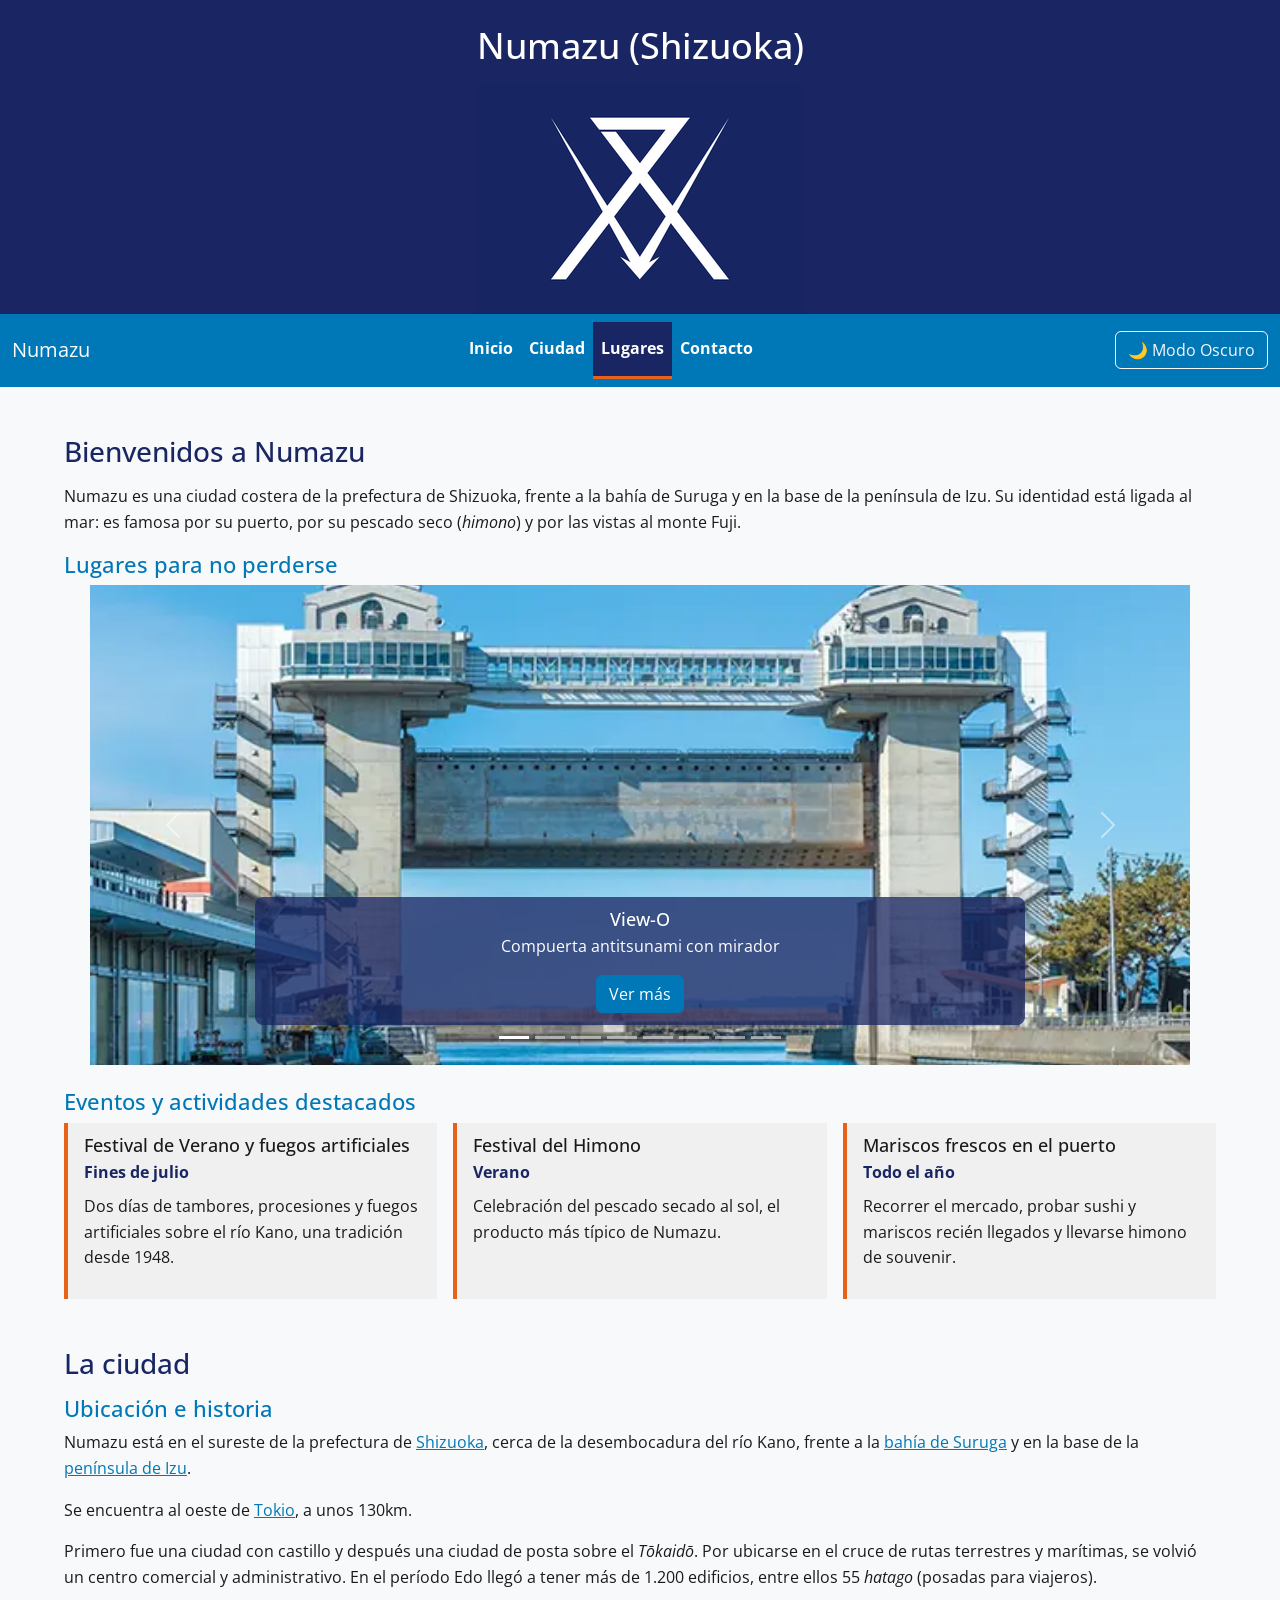
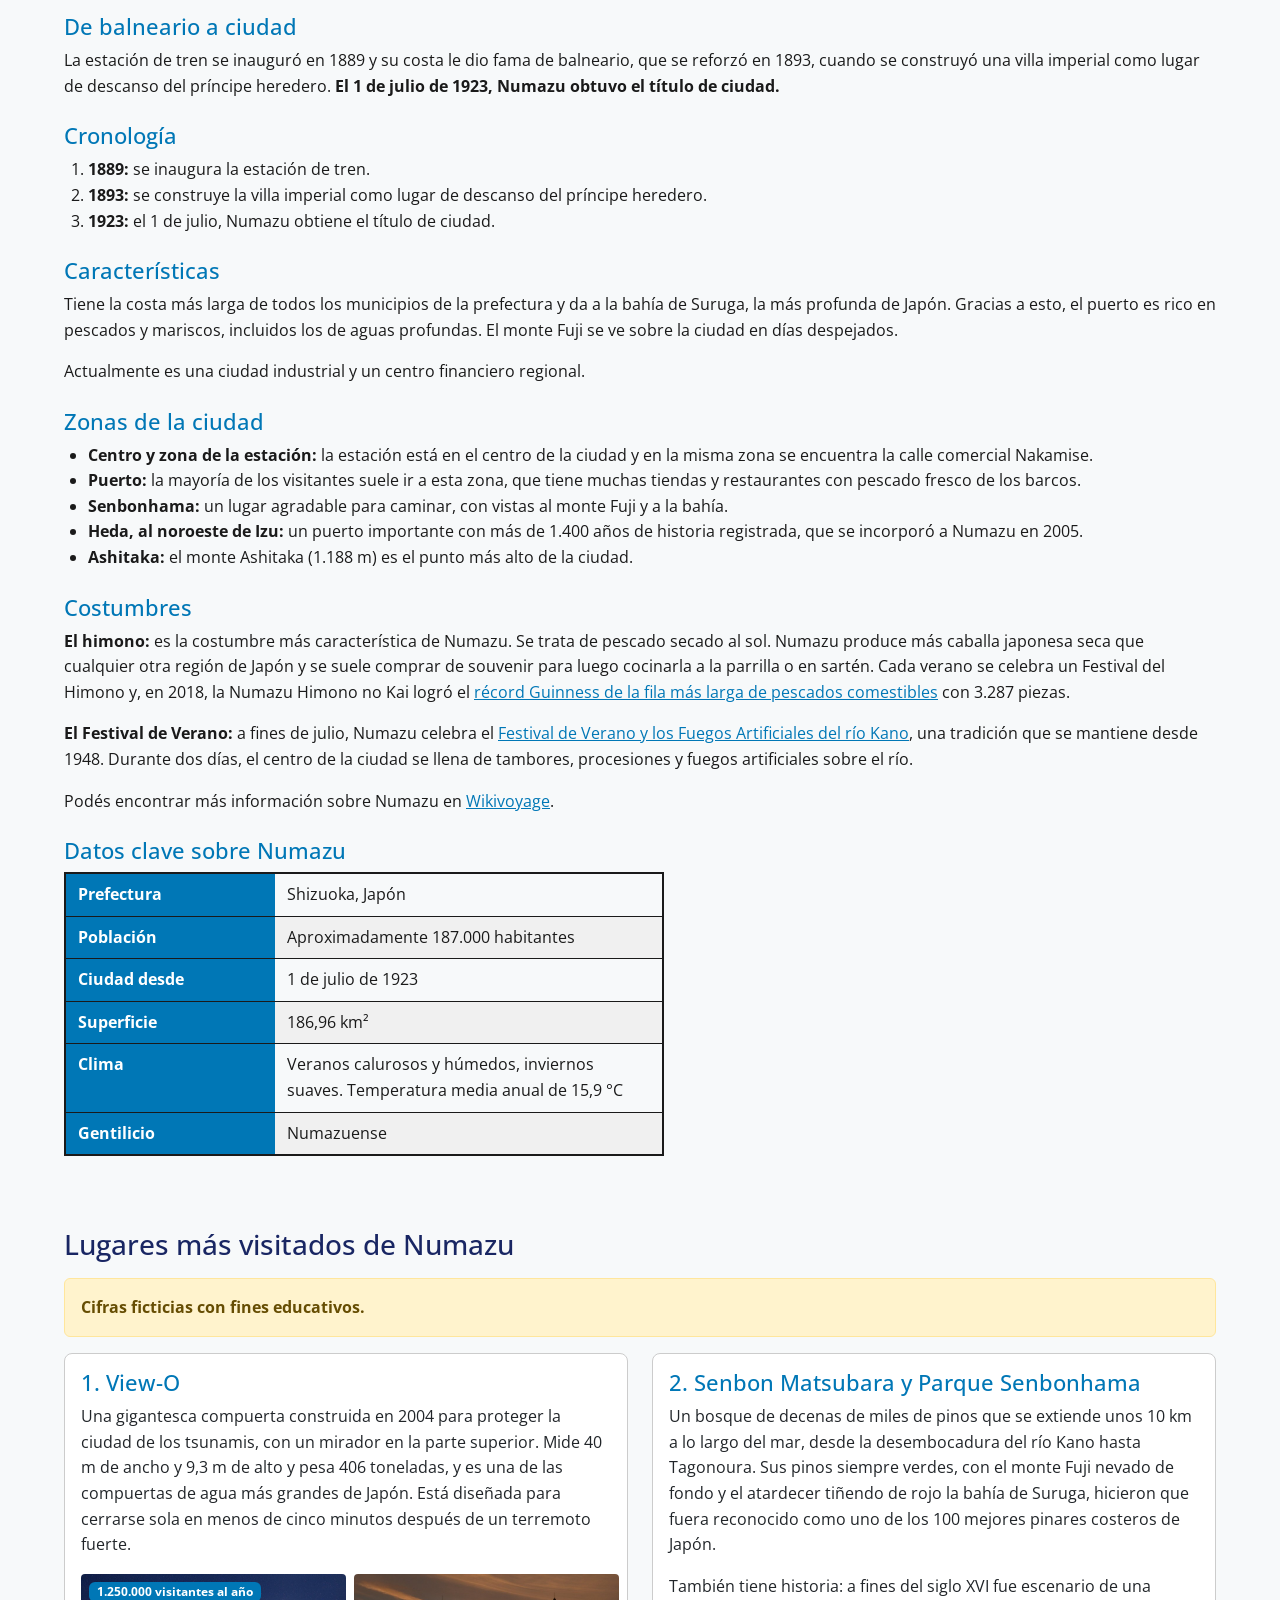
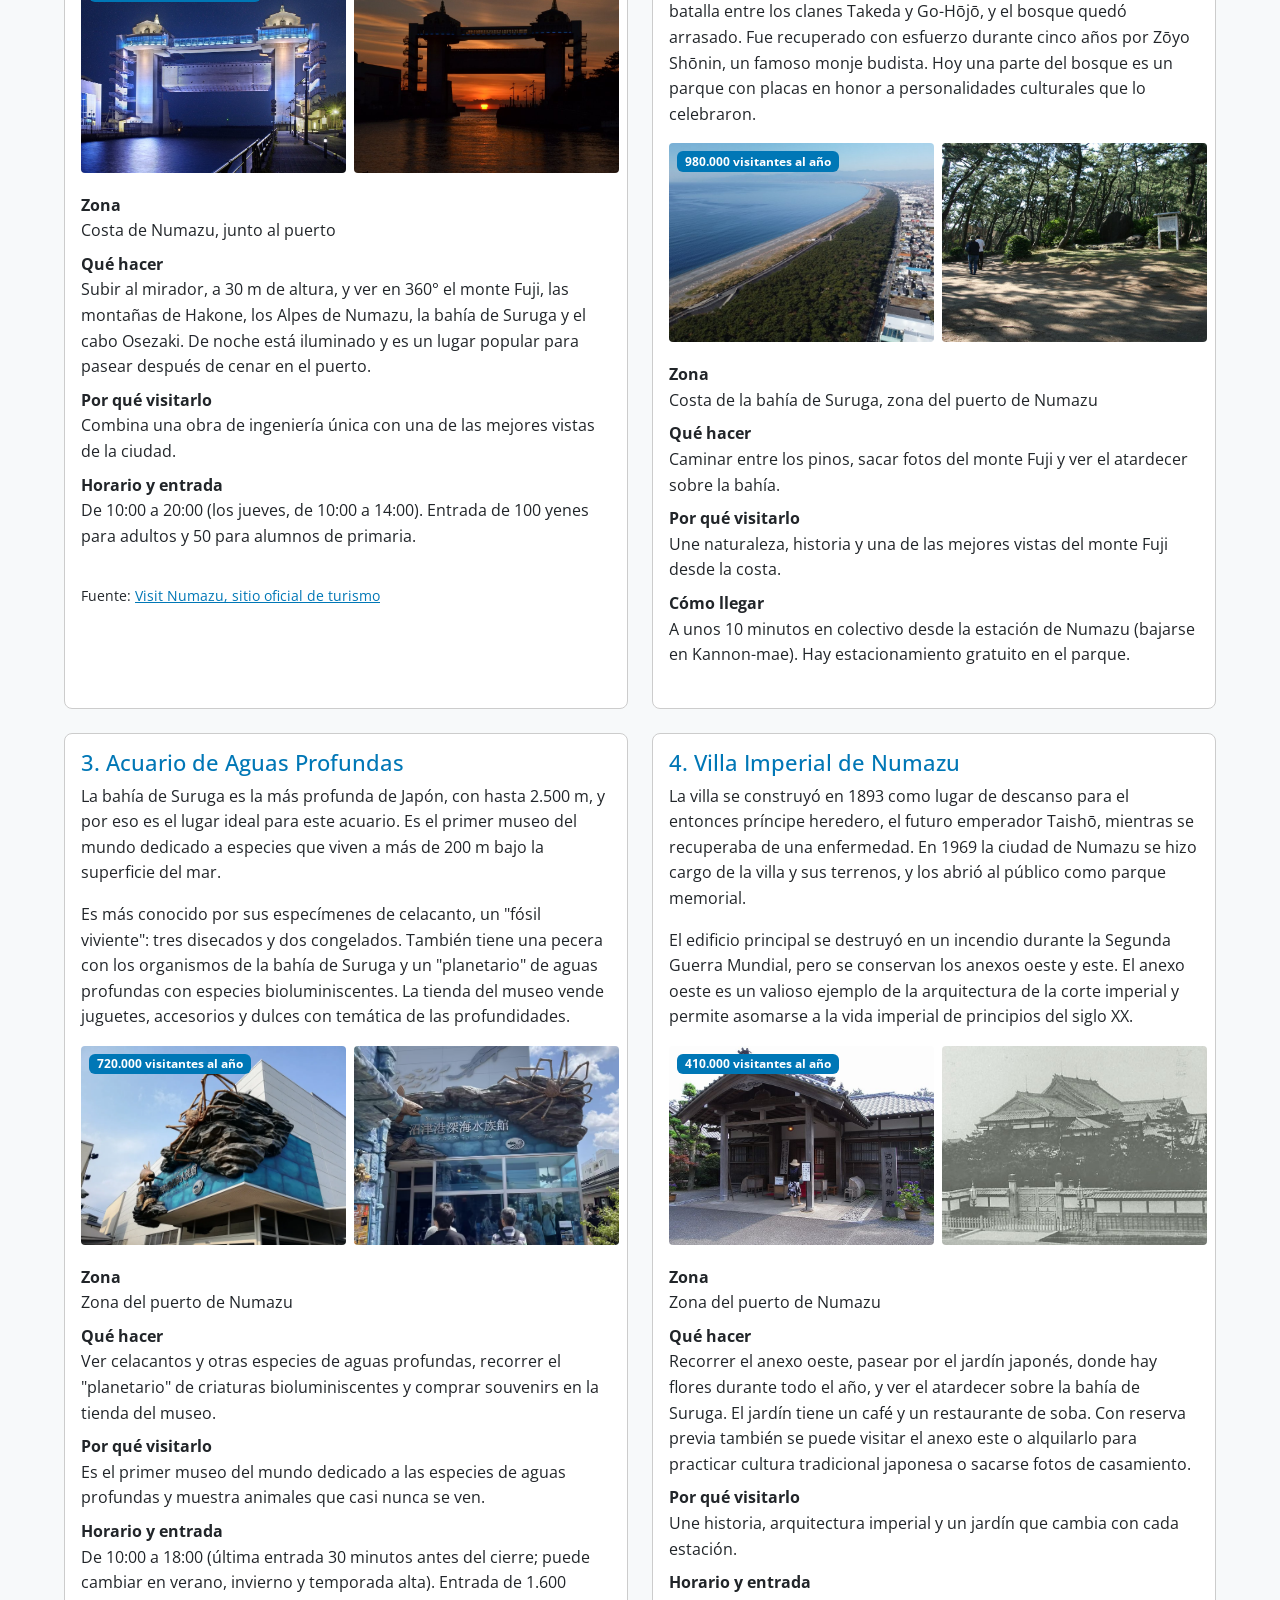
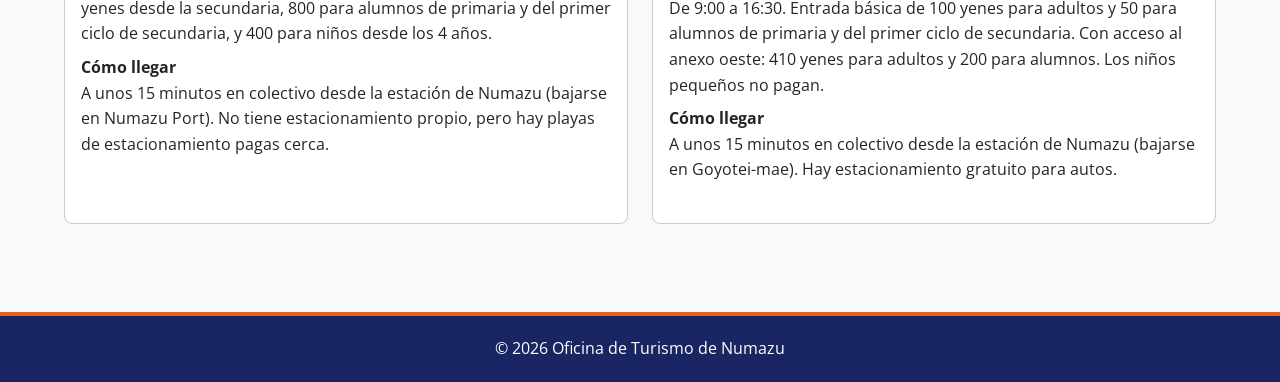
==== commit 5afe9c27: "Feat: Se resalta la sección activa en el Nav" ====
--- a/index.html
+++ b/index.html
@@ -51,7 +51,7 @@
             
             <div class="collapse navbar-collapse" id="menuPrincipal">
                 <ul class="navbar-nav mx-auto">
-                    <li class="nav-item"><a class="nav-link" href="index.html">Inicio</a></li>
+                    <li class="nav-item"><a class="nav-link" href="#inicio">Inicio</a></li>
                     <li class="nav-item"><a class="nav-link" href="#ciudad">Ciudad</a></li>
                     <li class="nav-item"><a class="nav-link" href="#lugares">Lugares</a></li>
                     <li class="nav-item"><a class="nav-link" href="contacto.html">Contacto</a></li>
--- a/styles/styles.css
+++ b/styles/styles.css
@@ -263,6 +263,11 @@
     border-bottom-color: var(--color-acento);
 }
 
+.navbar .nav-link.active {
+    background-color: var(--color-secundario);
+    border-bottom-color: var(--color-acento);
+}
+
 /* Cards */
 .card {
     transition: box-shadow 0.2s, transform 0.2s;
